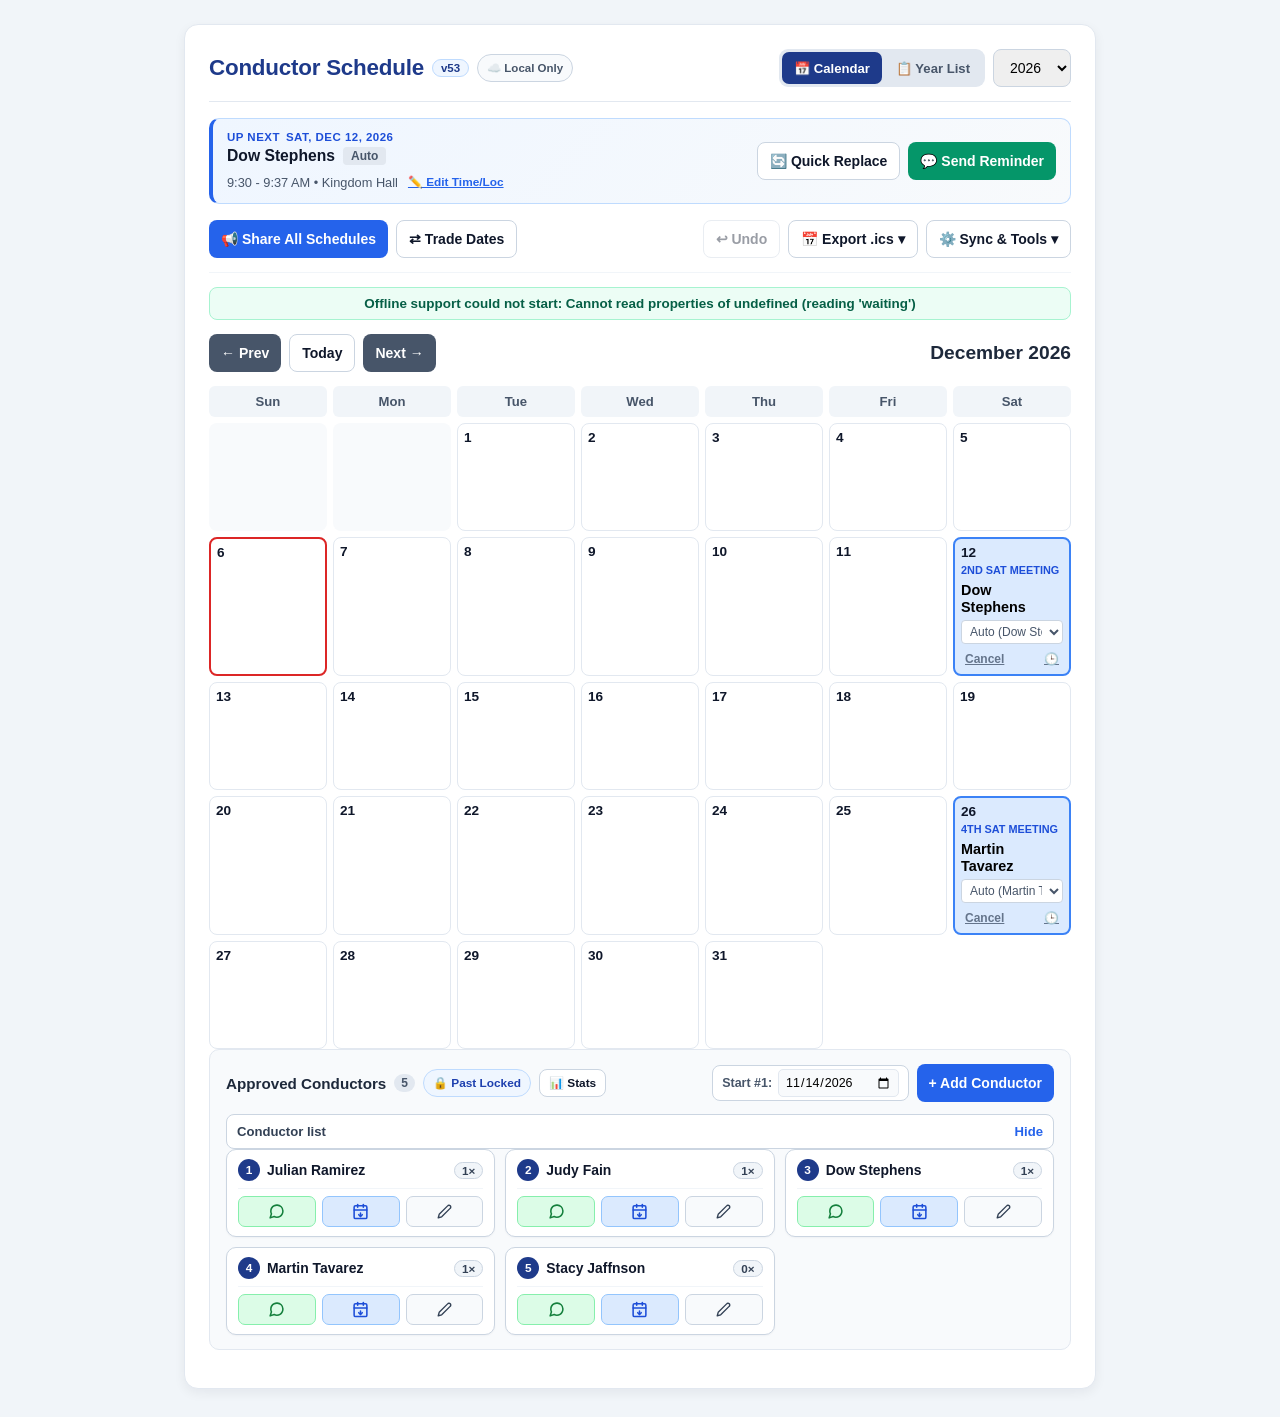
==== index.html @ 94e7f403 "Updated print features" ====
<!DOCTYPE html>
<html lang="en">
<head>
  <meta charset="UTF-8">
  <meta name="viewport" content="width=device-width, initial-scale=1.0, viewport-fit=cover">
  <meta name="theme-color" content="#f1f5f9">
  <meta name="apple-mobile-web-app-capable" content="yes">
  <meta name="apple-mobile-web-app-status-bar-style" content="default">
  <title>Conductor Schedule</title>
  <link rel="manifest" href="manifest.json">
  <link rel="apple-touch-icon" href="icon-192.png">
  <link rel="stylesheet" href="./styles.css">
</head>
<body>

<div id="menuBackdrop" class="menu-backdrop" onclick="closeAllDropdowns()"></div>
<div id="printSheetContainer"></div>

<div class="container">
  <!-- STREAMLINED HEADER -->
  <header>
    <div class="title-group">
      <h1>Conductor Schedule</h1>
      <span id="appVersionBadge" class="version-badge">v53</span>
      <button type="button" id="cloudSyncPill" class="sync-pill" onclick="openCloudSyncModal()" title="Configure or check GitHub Gist Cloud Sync" aria-haspopup="dialog" aria-controls="cloudSyncModal">☁️ Local Only</button>
    </div>
    <div class="controls-group">
      <div class="view-toggle">
        <button id="btnViewCalendar" class="active" onclick="setViewMode('calendar')">📅 Calendar</button>
        <button id="btnViewTable" class="outline" onclick="setViewMode('table')">📋 Year List</button>
      </div>
      <select id="yearSelect" onchange="handleYearChange()" aria-label="Select Year"></select>
    </div>
  </header>

  <div id="appUpdateBanner" class="pwa-notice" role="status" aria-live="polite" hidden>
    <span>A new version is ready.</span>
    <div class="controls-group">
      <button type="button" class="success" onclick="installAppUpdate()">Update now</button>
      <button type="button" class="outline" onclick="dismissAppUpdatePrompt()">Later</button>
    </div>
  </div>

  <!-- UP NEXT QUICK-ACTION BANNER -->
  <div id="upNextBanner" class="up-next-card" style="display: none;">
    <div class="up-next-info">
      <div class="up-next-eyebrow">
        <span>Up Next</span>
        <span id="upNextTodayBadge" class="up-next-today-pill" style="display: none;">TODAY</span>
        <span id="upNextDateLabel"></span>
      </div>
      <div class="up-next-main">
        <span id="upNextConductorName"></span>
        <span id="upNextBadges" style="font-size: 0.8rem;"></span>
      </div>
      <div id="upNextReminderTagWrap"></div>
      <div id="upNextSubtext" class="up-next-sub">9:30 - 9:37 AM • Kingdom Hall</div>
    </div>

    <div class="up-next-actions">
      <div id="quickReplaceBox" class="quick-replace-box">
        <select id="quickReplaceSelect" onchange="applyQuickReplace(this.value)" aria-label="Quick Replace Conductor"></select>
        <button type="button" class="btn-link" onclick="toggleQuickReplace(false)">Done</button>
      </div>
      <button type="button" id="btnOpenQuickReplace" class="outline" onclick="toggleQuickReplace()">🔄 Quick Replace</button>
      <button type="button" class="success" onclick="remindUpNextConductor()">💬 Send Reminder</button>
    </div>
  </div>

  <details id="homeActionsDetails" class="home-actions-details" open>
    <summary class="home-actions-summary">Schedule actions</summary>
    <!-- ORGANIZED ACTION TOOLBAR -->
    <div class="toolbar">
      <div class="toolbar-left">
        <button type="button" class="accent" onclick="openShareModal('all', null, 'text')">📢 Share All Schedules</button>
        <button type="button" class="outline" onclick="openTradeModal()">⇄ Trade Dates</button>
      </div>

      <div class="toolbar-right">
        <button type="button" id="btnUndo" class="outline" onclick="undoLastChange()" disabled title="Undo last schedule change">↩ Undo</button>

        <!-- EXPORT CALENDAR DROPDOWN -->
        <div class="dropdown">
          <button type="button" class="outline" onclick="toggleDropdown('exportMenu', event)">📅 Export .ics ▾</button>
          <div id="exportMenu" class="dropdown-menu">
            <div class="dropdown-header">
              <span>Export Calendar</span>
              <button type="button" class="dropdown-close-btn" onclick="closeAllDropdowns()">✕ Close</button>
            </div>
            <button type="button" class="dropdown-item" onclick="closeAllDropdowns(); exportMonthICS()">🗓️ Current Month (.ics)</button>
            <button type="button" class="dropdown-item" onclick="closeAllDropdowns(); exportMasterICS()">📅 Full Selected Year (.ics)</button>
          </div>
        </div>

        <!-- SYNC & TOOLS DROPDOWN -->
        <div class="dropdown">
          <button type="button" class="outline" onclick="toggleDropdown('toolsMenu', event)">⚙️ Sync &amp; Tools ▾</button>
          <div id="toolsMenu" class="dropdown-menu">
            <div class="dropdown-header">
              <span>Sync &amp; Tools</span>
              <button type="button" class="dropdown-close-btn" onclick="closeAllDropdowns()">✕ Close</button>
            </div>
            <button type="button" class="dropdown-item" onclick="closeAllDropdowns(); openTimeLocModal()">🕒 Time &amp; Location</button>
            <button type="button" class="dropdown-item" onclick="closeAllDropdowns(); openPrintModal()">🖨️ Print / Save PDF</button>
            <button type="button" class="dropdown-item" onclick="closeAllDropdowns(); openUserManual()">📖 User Manual</button>
            <div class="dropdown-divider"></div>
            <button type="button" class="dropdown-item" onclick="closeAllDropdowns(); openCloudSyncModal()">☁️ Cloud Sync (GitHub Gist)</button>
            <div class="dropdown-divider"></div>
            <button type="button" class="dropdown-item" onclick="closeAllDropdowns(); exportJSONBackup()">💾 Backup Data (JSON)</button>
            <button type="button" class="dropdown-item" onclick="closeAllDropdowns(); document.getElementById('importFileInput').click()">📂 Restore Backup (JSON)</button>
            <div class="dropdown-divider"></div>
            <button type="button" class="dropdown-item" onclick="closeAllDropdowns(); forceAppUpdate()">🔄 Check for App Update</button>
          </div>
        </div>
        <input type="file" id="importFileInput" accept=".json" style="display: none;" onchange="importJSONBackup(event)">
      </div>
    </div>
  </details>

  <div id="statusMsg" class="status-banner" role="status" aria-live="polite" aria-atomic="true"></div>

  <!-- MONTHLY CALENDAR VIEW -->
  <div id="calendarViewSection">
    <div class="nav-header">
      <div class="controls-group">
        <button class="secondary" onclick="changeMonth(-1)">&larr; Prev</button>
        <button class="outline" onclick="goToToday()">Today</button>
        <button class="secondary" onclick="changeMonth(1)">Next &rarr;</button>
      </div>
      <h2 id="monthYearTitle"></h2>
    </div>
    <div class="calendar-grid" id="calendarGrid"></div>
  </div>

  <!-- ANNUAL TABLE VIEW -->
  <div id="tableViewSection" style="display: none;">
    <div id="yearListNotice" class="year-list-notice"></div>
    <table class="year-table">
      <thead>
        <tr>
          <th>Date</th>
          <th>Assigned Conductor</th>
          <th>Status</th>
          <th>Actions</th>
        </tr>
      </thead>
      <tbody id="scheduleTableBody"></tbody>
    </table>
  </div>

  <!-- ROSTER MANAGEMENT PANEL -->
  <div class="roster-card">
    <div class="roster-header">
      <div class="roster-title-wrap">
        <span class="roster-title">Approved Conductors</span>
        <span id="rosterCountBadge" class="roster-count">0</span>
        <button type="button" id="btnHistoryLock" class="lock-pill-btn" onclick="toggleHistoryLock()" title="Locks past Saturdays so roster edits never alter historical records">🔒 Past Locked</button>
        <button type="button" id="btnToggleStats" class="outline roster-utility-btn" onclick="toggleStatsPanel()">📊 Stats</button>
      </div>
      <div class="roster-header-actions">
        <div class="anchor-control">
          <label for="rotationStartDateInput">Start #1:</label>
          <input type="date" id="rotationStartDateInput" value="2026-11-14" onchange="updateRotationStartDate(this.value)">
        </div>
        <button type="button" id="btnToggleAddConductor" class="accent" onclick="toggleAddConductorDrawer()">+ Add Conductor</button>
      </div>
    </div>

    <!-- FAIRNESS & LAST-SERVED STATS DRAWER -->
    <div id="statsPanel" class="stats-drawer"></div>

    <!-- HIDDEN ENTRY FIELDS (REVEALED ON CLICK) -->
    <div id="addConductorDrawer" class="add-conductor-drawer">
      <div class="drawer-top-bar">
        <span class="drawer-top-title">New Approved Conductor</span>
        <button type="button" class="dropdown-close-btn" onclick="toggleAddConductorDrawer(false)">✕ Close</button>
      </div>
      <div class="drawer-inputs">
        <input type="text" id="newConductorInput" class="roster-input" placeholder="Full name (required)..." onkeydown="if(event.key==='Enter') addConductor()">
        <input type="tel" id="newConductorPhone" class="roster-contact-input" placeholder="Mobile # (optional)" onkeydown="if(event.key==='Enter') addConductor()">
        <input type="email" id="newConductorEmail" class="roster-contact-input" placeholder="Email (optional)" onkeydown="if(event.key==='Enter') addConductor()">
      </div>
      <div class="drawer-actions">
        <button type="button" class="outline" style="min-height: 34px;" onclick="toggleAddConductorDrawer(false)">Cancel</button>
        <button type="button" class="success" style="min-height: 34px;" onclick="addConductor()">Save Conductor</button>
      </div>
    </div>

    <details id="rosterListDetails" class="roster-list-details" open>
      <summary class="roster-list-summary">Conductor list</summary>
      <div class="roster-tags" id="rosterContainer"></div>
    </details>
  </div>
</div>

<!-- TIME & LOCATION SETTINGS (DEFAULT + PER-DATE OVERRIDE) MODAL -->
<div id="timeLocModal" class="modal-backdrop" onclick="if(event.target === this) closeTimeLocModal()">
  <div class="modal-card" style="max-width: 490px;">
    <div class="modal-header">
      <h3>🕒 Time &amp; Location Settings</h3>
      <button type="button" class="modal-close-pill" onclick="closeTimeLocModal()">✕ Close</button>
    </div>

    <div class="modal-field">
      <div class="modal-field-header">
        <label for="defaultTimeInput">Default Meeting Time</label>
      </div>
      <input type="text" id="defaultTimeInput" placeholder="e.g., 9:30 - 9:37 AM">
    </div>

    <div class="modal-field">
      <div class="modal-field-header">
        <label for="defaultLocationInput">Default Location</label>
      </div>
      <input type="text" id="defaultLocationInput" placeholder="e.g., Kingdom Hall">
    </div>

    <div class="helper-box" style="margin-bottom: 12px;">
      <strong>Per-Date Custom Override (Optional):</strong><br>
      Select a specific Saturday below if a group meets at a different time or location on that date.
    </div>

    <div class="modal-field">
      <div class="modal-field-header">
        <label for="customSlotDateSelect">Specific Meeting Saturday</label>
      </div>
      <select id="customSlotDateSelect" onchange="loadSelectedSlotTimeLoc()"></select>
    </div>

    <div style="display: grid; grid-template-columns: 1fr 1fr; gap: 8px; margin-bottom: 10px;">
      <div class="modal-field" style="margin-bottom: 0;">
        <div class="modal-field-header">
          <label for="customSlotTimeInput">Custom Time</label>
        </div>
        <input type="text" id="customSlotTimeInput" placeholder="Leave blank for default">
      </div>
      <div class="modal-field" style="margin-bottom: 0;">
        <div class="modal-field-header">
          <label for="customSlotLocationInput">Custom Location</label>
        </div>
        <input type="text" id="customSlotLocationInput" placeholder="Leave blank for default">
      </div>
    </div>

    <div id="customSlotOverridesList" class="unavail-pills" style="margin-bottom: 10px;"></div>

    <div class="modal-actions-split">
      <button type="button" class="outline" style="min-height: 36px;" onclick="closeTimeLocModal()">Cancel</button>
      <button type="button" class="success" style="min-height: 36px;" onclick="saveTimeLocSettings()">💾 Save Time &amp; Location</button>
    </div>
  </div>
</div>

<!-- CANCEL MEETING WITH REASON MODAL -->
<div id="cancelModal" class="modal-backdrop" onclick="if(event.target === this) closeCancelModal()">
  <div class="modal-card" style="max-width: 440px;">
    <div class="modal-header">
      <h3>Cancel Meeting Date</h3>
      <button type="button" class="modal-close-pill" onclick="closeCancelModal()">✕ Close</button>
    </div>

    <p id="cancelModalDateText" style="font-size: 0.92rem; font-weight: 700; color: #1e293b; margin: 0 0 10px 0;"></p>
    <p style="font-size: 0.82rem; color: #475569; margin: 0 0 12px 0;">
      Choose a reason or enter your own. The conductor rotation will pause on this date and resume on the next meeting Saturday.
    </p>

    <div class="preset-chips" id="cancelPresetChips">
      <button type="button" class="preset-chip" onclick="selectCancelPreset('Circuit Assembly', this)">Circuit Assembly</button>
      <button type="button" class="preset-chip" onclick="selectCancelPreset('Regional Convention', this)">Regional Convention</button>
      <button type="button" class="preset-chip" onclick="selectCancelPreset('CO Visit', this)">CO Visit</button>
      <button type="button" class="preset-chip" onclick="selectCancelPreset('Memorial / Special Event', this)">Memorial / Special Event</button>
      <button type="button" class="preset-chip" onclick="selectCancelPreset('No Meeting', this)">No Meeting</button>
    </div>

    <div class="modal-field">
      <div class="modal-field-header">
        <label for="cancelReasonInput">Cancellation Reason</label>
      </div>
      <input type="text" id="cancelReasonInput" placeholder="e.g., Circuit Assembly" onkeydown="if(event.key==='Enter') confirmCancelMeeting()">
    </div>

    <div class="modal-actions-split">
      <button type="button" class="outline" style="min-height: 36px;" onclick="closeCancelModal()">Back</button>
      <button type="button" class="danger" style="min-height: 36px;" onclick="confirmCancelMeeting()">Confirm Cancellation</button>
    </div>
  </div>
</div>

<!-- BOARD-READY PRINT / SAVE PDF MODAL -->
<div id="printModal" class="modal-backdrop" onclick="if(event.target === this) closePrintModal()">
  <div class="modal-card" style="max-width: 440px;">
    <div class="modal-header">
      <h3>🖨️ Print / Save PDF</h3>
      <button type="button" class="modal-close-pill" onclick="closePrintModal()">✕ Close</button>
    </div>

    <p style="font-size: 0.84rem; color: #475569; margin: 0 0 12px 0;">
      Creates a clean schedule sheet. Use your browser’s print dialog to print it or save it as a PDF.
    </p>

    <div class="modal-field">
      <div class="modal-field-header">
        <label for="printScopeSelect">Schedule length</label>
      </div>
      <select id="printScopeSelect" onchange="prepareStandalonePrintLink()">
        <option value="1">1 Month</option>
        <option value="3" selected>3 Months (Quarterly)</option>
        <option value="6">6 Months (Semi-Annual)</option>
        <option value="12">Next 12 Months (Starting This Month)</option>
      </select>
    </div>

    <p style="font-size: 0.78rem; color: #64748b; margin: 0 0 12px 0;">
      The first three options start from the displayed month. The 12-month option starts from this month.
    </p>

    <div class="modal-actions" style="margin-top: 16px; padding-top: 12px; border-top: 1px solid #f1f5f9;">
      <button type="button" class="outline" style="min-height: 36px;" onclick="closePrintModal()">Cancel</button>
      <a id="printViewAnchor" href="./index.html?print=3" target="_blank" rel="noopener" onclick="return printOrSaveBoardSchedule(event)" style="text-decoration: none; display: inline-flex; align-items: center; justify-content: center; gap: 5px; min-height: 36px; padding: 7px 12px; border-radius: 8px; border: 1px solid var(--primary); background: var(--primary); color: #ffffff; font-size: 0.84rem; font-weight: 600;">🖨️ Print / Save PDF</a>
    </div>
  </div>
</div>

<!-- TWO-WAY TRADE DATES MODAL -->
<div id="tradeModal" class="modal-backdrop" onclick="if(event.target === this) closeTradeModal()">
  <div class="modal-card" style="max-width: 480px;">
    <div class="modal-header">
      <h3>⇄ Trade Two Scheduled Dates</h3>
      <button type="button" class="modal-close-pill" onclick="closeTradeModal()">✕ Close</button>
    </div>

    <div class="modal-field">
      <div class="modal-field-header">
        <label for="tradeDate1Select">First Meeting Date</label>
      </div>
      <select id="tradeDate1Select" onchange="refreshTradePreview()"></select>
    </div>

    <div class="modal-field">
      <div class="modal-field-header">
        <label for="tradeDate2Select">Second Meeting Date</label>
      </div>
      <select id="tradeDate2Select" onchange="refreshTradePreview()"></select>
    </div>

    <div id="tradePreviewBox" class="trade-preview-box"></div>

    <div class="modal-actions-split">
      <button type="button" class="outline" style="min-height: 36px;" onclick="closeTradeModal()">← Back</button>
      <button type="button" id="btnConfirmTrade" class="success" style="min-height: 36px;" onclick="applyDateTrade()">⇄ Confirm Trade</button>
    </div>
  </div>
</div>

<!-- EDIT CONDUCTOR CONTACT, DATE-RANGE UNAVAILABILITY & MANAGEMENT MODAL -->
<div id="contactModal" class="modal-backdrop" onclick="if(event.target === this) closeContactModal()">
  <div class="modal-card" style="max-width: 480px;">
    <div class="modal-header">
      <h3>Edit Conductor Details</h3>
      <button type="button" class="modal-close-pill" onclick="closeContactModal()">✕ Close</button>
    </div>

    <div class="modal-field">
      <div class="modal-field-header">
        <label for="editConductorName">Full Name</label>
        <div class="controls-group" style="gap: 4px;">
          <button type="button" id="btnModalMoveEarlier" class="outline" style="min-height: 28px; padding: 2px 8px; font-size: 0.74rem;" onclick="reorderFromContactModal(-1)">&larr; Earlier</button>
          <button type="button" id="btnModalMoveLater" class="outline" style="min-height: 28px; padding: 2px 8px; font-size: 0.74rem;" onclick="reorderFromContactModal(1)">Later &rarr;</button>
        </div>
      </div>
      <input type="text" id="editConductorName" placeholder="Conductor name" onkeydown="if(event.key==='Enter') saveConductorContact()">
    </div>

    <div style="display: grid; grid-template-columns: 1fr 1fr; gap: 8px;">
      <div class="modal-field">
        <div class="modal-field-header">
          <label for="editConductorPhone">Mobile Number</label>
        </div>
        <input type="tel" id="editConductorPhone" placeholder="e.g., 904-555-0123" onkeydown="if(event.key==='Enter') saveConductorContact()">
      </div>

      <div class="modal-field">
        <div class="modal-field-header">
          <label for="editConductorEmail">Email Address</label>
        </div>
        <input type="email" id="editConductorEmail" placeholder="e.g., name@example.com" onkeydown="if(event.key==='Enter') saveConductorContact()">
      </div>
    </div>

    <div class="modal-field">
      <div class="modal-field-header">
        <label>Unavailable Dates (Auto-Skips Without Shifting Rotation)</label>
      </div>
      <div class="unavail-box">
        <div class="unavail-range-grid">
          <div>
            <label for="unavailRangeStart">Vacation From</label>
            <input type="date" id="unavailRangeStart">
          </div>
          <div>
            <label for="unavailRangeEnd">Vacation To</label>
            <input type="date" id="unavailRangeEnd">
          </div>
          <button type="button" class="outline" style="white-space: nowrap;" onclick="addUnavailableDateRange()">+ Add Range</button>
        </div>

        <div class="unavail-input-row">
          <input type="date" id="addUnavailableDateInput" aria-label="Single Unavailable Date">
          <button type="button" class="outline" style="white-space: nowrap;" onclick="addUnavailableDate()">+ Single Date</button>
        </div>

        <div style="font-size: 0.74rem; font-weight: 700; color: #475569; margin-top: 4px;">Quick-Toggle Upcoming Meeting Saturdays:</div>
        <div id="upcomingSatCheckboxes" class="sat-quick-grid"></div>

        <div id="unavailableDatesList" class="unavail-pills"></div>
      </div>
    </div>

    <div class="modal-actions-split">
      <button type="button" class="danger" style="min-height: 36px; font-size: 0.82rem;" onclick="removeConductorFromModal()">🗑️ Remove</button>
      <div class="controls-group">
        <button type="button" class="outline" style="min-height: 36px;" onclick="closeContactModal()">Cancel</button>
        <button type="button" class="success" style="min-height: 36px;" onclick="saveConductorContact()">💾 Save</button>
      </div>
    </div>
  </div>
</div>

<!-- CLOUD SYNC (GITHUB GIST) MODAL -->
<div id="cloudSyncModal" class="modal-backdrop" onclick="if(event.target === this) closeCloudSyncModal()">
  <div class="modal-card" style="max-width: 500px;">
    <div class="modal-header">
      <h3>☁️ Cloud Sync (GitHub Gist)</h3>
      <button type="button" class="modal-close-pill" onclick="closeCloudSyncModal()">✕ Close</button>
    </div>

    <div class="helper-box">
      <strong>How to sync Mac, iPhone &amp; iPad automatically:</strong><br>
      1. On GitHub.com, go to <strong>Settings → Developer settings → Personal access tokens → Tokens (classic)</strong> and generate a token with only the <strong><code>gist</code></strong> checkbox selected.<br>
      2. Paste the token below and tap <strong>Save &amp; Connect</strong> (leave Gist ID blank on your first device to create one automatically).<br>
      3. Copy the Gist ID to your other devices and enter the token separately on each one. The token is saved in this browser so it survives reloads; it is not shared with other devices.
      <br><strong>Security:</strong> The token is stored in this browser's local storage, which is not encrypted. Avoid saving it on shared devices or browser profiles.
      <br>Clearing the token and saving switches this browser to Local mode and removes its saved token and Gist ID. It does not delete the Gist or disconnect other devices.
    </div>

    <div class="modal-field">
      <div class="modal-field-header">
        <label for="gistTokenInput">GitHub Personal Access Token (<code>gist</code> scope)</label>
      </div>
      <input type="password" id="gistTokenInput" placeholder="ghp_xxxxxxxxxxxxxxxxxxxx" oninput="handleSmartSyncPaste(this.value)">
    </div>

    <div class="modal-field">
      <div class="modal-field-header">
        <label for="gistIdInput">Private Gist ID (Auto-created if blank)</label>
      </div>
      <input type="text" id="gistIdInput" placeholder="Leave blank on first setup, or paste existing Gist ID" oninput="handleSmartSyncPaste(this.value)">
    </div>

    <div class="modal-field" style="display: flex; align-items: center; justify-content: space-between; background: #f8fafc; padding: 10px 12px; border-radius: 8px; border: 1px solid #e2e8f0;">
      <label for="gistAutoSyncCheckbox" style="cursor: pointer;">Auto-Sync on Changes &amp; App Open</label>
      <input type="checkbox" id="gistAutoSyncCheckbox" checked style="width: 20px; height: 20px; min-height: auto; cursor: pointer;">
    </div>

    <div id="cloudSyncStatusDetail" class="cloud-sync-status" role="status" aria-live="polite"></div>

    <div class="modal-actions-split">
      <div class="controls-group">
        <button type="button" class="outline" style="min-height: 36px; font-size: 0.8rem;" onclick="copySyncCredentials()">📋 Copy Gist ID</button>
        <button type="button" class="outline" style="min-height: 36px; font-size: 0.8rem;" onclick="retryCloudSync()">🔁 Retry Sync</button>
        <button type="button" class="outline" style="min-height: 36px; font-size: 0.8rem;" onclick="manualPullFromGist()">⬇️ Pull</button>
        <button type="button" class="outline" style="min-height: 36px; font-size: 0.8rem;" onclick="manualPushToGist()">⬆️ Push</button>
      </div>
      <div class="controls-group">
        <button type="button" class="outline" style="min-height: 36px;" onclick="closeCloudSyncModal()">Close</button>
        <button type="button" class="success" style="min-height: 36px;" onclick="saveCloudSyncSettings()">💾 Save &amp; Connect</button>
      </div>
    </div>
  </div>
</div>

<!-- SHARE & MESSAGE TEMPLATE MODAL -->
<div id="shareModal" class="modal-backdrop" onclick="if(event.target === this) closeShareModal()">
  <div class="modal-card">
    <div class="modal-header">
      <h3 id="shareModalTitle">Share Schedule</h3>
      <button type="button" class="modal-close-pill" onclick="closeShareModal()">✕ Close</button>
    </div>

    <div id="shareReminderStatusBanner" class="share-reminder-banner">
      <span id="shareReminderStatusText"></span>
      <div class="controls-group">
        <button type="button" class="btn-link" style="color: inherit; font-weight: 700;" onclick="cycleActiveShareReminderStatus()">Cycle Status</button>
        <button type="button" class="btn-link" style="color: #991b1b; font-weight: 700;" onclick="clearActiveShareReminder()">Clear</button>
      </div>
    </div>

    <div class="format-switcher">
      <button type="button" id="btnFormatText" class="active" onclick="setShareFormat('text')">💬 Short Text</button>
      <button type="button" id="btnFormatEmail" class="outline" onclick="setShareFormat('email')">✉️ Longer Email</button>
    </div>

    <!-- GROUP VS 1-BY-1 QUEUE PANEL -->
    <div id="allTextQueuePanel" class="queue-panel" style="display: none;">
      <div class="queue-mode-row">
        <button type="button" id="btnQueueModeGroup" class="active" onclick="setAllTextDeliveryMode('group')">👥 Single Group Text</button>
        <button type="button" id="btnQueueModeQueue" class="outline" onclick="setAllTextDeliveryMode('queue')">📲 1-by-1 Individual Queue</button>
      </div>
      <div id="queueStepperRow" class="queue-stepper" style="display: none;">
        <span id="queueProgressLabel" class="queue-status-text">Conductor 1 of 5</span>
        <div class="controls-group">
          <button type="button" class="outline" style="min-height: 30px; padding: 2px 10px; font-size: 0.78rem;" onclick="stepQueue(-1)">◀ Prev</button>
          <button type="button" class="outline" style="min-height: 30px; padding: 2px 10px; font-size: 0.78rem;" onclick="stepQueue(1)">Next ▶</button>
        </div>
      </div>
    </div>

    <div class="modal-field">
      <div class="modal-field-header">
        <label id="shareRecipientLabel" for="shareRecipientInput">To (Mobile Number):</label>
        <button type="button" id="btnQuickEditContact" class="btn-link" style="font-size:0.75rem; color:var(--accent);" onclick="editContactFromShareModal()">Edit Saved Contact</button>
      </div>
      <input type="text" id="shareRecipientInput" placeholder="Auto-filled when saved in roster...">
    </div>

    <div class="modal-field">
      <div class="modal-field-header">
        <label for="shareTimeframeSelect">Schedule Timeframe (12-Month Option Starts This Month)</label>
      </div>
      <select id="shareTimeframeSelect" onchange="refreshShareModalPreview()">
        <option value="1">Next 1 Month</option>
        <option value="2" selected>Next 3 Months</option>
        <option value="3">Next 6 Months</option>
        <option value="6">Next 12 Months (Starting This Month)</option>
        <option value="4">Rest of Selected Year (Upcoming Only)</option>
        <option value="5">Entire Selected Year (All Dates)</option>
      </select>
    </div>

    <div class="modal-field" id="emailSubjectField" style="display: none;">
      <div class="modal-field-header">
        <label for="shareEmailSubject">Email Subject</label>
      </div>
      <input type="text" id="shareEmailSubject" value="FS Conductor Schedule">
    </div>

    <div class="modal-field">
      <div class="modal-field-header">
        <label id="shareMessageLabel" for="shareMessageTextarea">Short Text Message</label>
        <span id="shareCharCount" class="char-counter"></span>
      </div>
      <textarea id="shareMessageTextarea" oninput="updateCharCounter()"></textarea>
      <div id="sharePlaceholdersHint" class="placeholder-hint"></div>
    </div>

    <div class="template-controls">
      <span id="templateScopeLabel" style="font-size:0.8rem; color:#334155; font-weight:600;">Short Text Template:</span>
      <div class="controls-group">
        <button type="button" class="outline" style="min-height:32px; padding:4px 10px; font-size:0.8rem;" onclick="saveModalAsDefaultTemplate()">💾 Save as Default</button>
        <button type="button" class="outline" style="min-height:32px; padding:4px 10px; font-size:0.8rem;" onclick="resetModalDefaultTemplate()">↺ Reset Default</button>
      </div>
    </div>

    <div class="modal-actions">
      <button type="button" class="outline" onclick="closeShareModal()">← Back</button>
      <button type="button" id="btnMarkReminderSent" class="outline" style="display: none;" onclick="manualMarkReminderSent()">✓ Tag Sent Today</button>
      <button type="button" class="outline" onclick="copyModalMessage()">📋 Copy</button>
      <button type="button" id="btnActionSms" class="secondary" onclick="smsModalMessage()">💬 Open in Messages</button>
      <button type="button" id="btnActionEmail" class="secondary" style="display: none;" onclick="emailModalMessage()">✉️ Open in Email</button>
      <button type="button" class="success" onclick="shareModalMessage()">📤 Share Sheet</button>
    </div>
  </div>
</div>

<script src="./js/storage.js"></script>
<script src="./js/app-core.js"></script>
<script src="./js/ui-modals.js"></script>
<script src="./js/cloud-sync.js"></script>
<script src="./js/schedule.js"></script>
<script src="./js/sharing.js"></script>
<script src="./js/app-init.js"></script>

</body>
</html>
---- styles.css ----
:root {
      --primary: #1e3a8a;
      --secondary: #059669;
      --accent: #2563eb;
      --danger: #dc2626;
      --warning-bg: #fef3c7;
      --warning-text: #92400e;
      --blackout-bg: #fee2e2;
      --blackout-text: #991b1b;
      --meeting-bg: #dbeafe;
      --meeting-border: #3b82f6;
      --bg: #f1f5f9;
      --card-bg: #ffffff;
      --text: #0f172a;
      --muted: #64748b;
      --border: #cbd5e1;
    }

    * { box-sizing: border-box; }

    html {
      background-color: var(--bg);
      -webkit-text-size-adjust: 100%;
    }

    body {
      font-family: -apple-system, BlinkMacSystemFont, "Segoe UI", Roboto, Helvetica, Arial, sans-serif;
      background-color: var(--bg);
      color: var(--text);
      margin: 0 auto;
      min-height: 100dvh;
      overscroll-behavior-y: contain;
      padding-top: calc(clamp(12px, 2.5vw, 24px) + env(safe-area-inset-top));
      padding-bottom: calc(clamp(18px, 3vw, 28px) + env(safe-area-inset-bottom));
      padding-left: calc(clamp(10px, 2.5vw, 24px) + env(safe-area-inset-left));
      padding-right: calc(clamp(10px, 2.5vw, 24px) + env(safe-area-inset-right));
      max-width: 960px;
    }

    body.modal-open { overflow: hidden; }

    .container {
      background: var(--card-bg);
      border-radius: 14px;
      padding: clamp(14px, 3vw, 24px);
      box-shadow: 0 4px 12px rgba(15, 23, 42, 0.06);
      border: 1px solid #e2e8f0;
    }

    /* Top Header */
    header {
      display: flex;
      justify-content: space-between;
      align-items: center;
      margin-bottom: 16px;
      padding-bottom: 14px;
      border-bottom: 1px solid #e2e8f0;
      flex-wrap: wrap;
      gap: 12px;
    }

    .title-group {
      display: flex;
      align-items: center;
      gap: 8px;
      flex-wrap: wrap;
    }

    h1 {
      font-size: 1.4rem;
      margin: 0;
      color: var(--primary);
      letter-spacing: -0.01em;
    }

    .version-badge {
      background: #eff6ff;
      color: var(--primary);
      font-size: 0.72rem;
      font-weight: 700;
      padding: 2px 8px;
      border-radius: 999px;
      border: 1px solid #bfdbfe;
    }

    .roster-utility-btn {
      min-height: 28px;
      padding: 2px 9px;
      font-size: 0.74rem;
    }

    .sync-pill {
      background: #f8fafc;
      color: #475569;
      font-size: 0.72rem;
      font-weight: 600;
      padding: 2px 9px;
      border-radius: 999px;
      border: 1px solid #cbd5e1;
      cursor: pointer;
      display: inline-flex;
      align-items: center;
      gap: 4px;
      min-height: 28px;
    }

    .sync-pill.connected { background: #ecfdf5; color: #065f46; border-color: #a7f3d0; }
    .sync-pill.offline { background: #fef3c7; color: #92400e; border-color: #fcd34d; }
    .sync-pill.error { background: #fef2f2; color: #991b1b; border-color: #fecaca; }

    .pwa-notice {
      display: flex;
      align-items: center;
      justify-content: space-between;
      gap: 12px;
      margin: 0 0 12px;
      padding: 10px 12px;
      color: #1e3a8a;
      background: #eff6ff;
      border: 1px solid #bfdbfe;
      border-radius: 10px;
      font-size: 0.84rem;
      font-weight: 600;
    }

    .pwa-notice[hidden] { display: none; }

    .cloud-sync-status {
      white-space: pre-line;
      font-size: 0.82rem;
      font-weight: 600;
      color: #475569;
      margin-bottom: 14px;
    }

    .controls-group {
      display: flex;
      align-items: center;
      gap: 8px;
      flex-wrap: wrap;
    }

    button, select, input, textarea {
      font-family: inherit;
      font-size: 0.875rem;
      padding: 7px 12px;
      border-radius: 8px;
      border: 1px solid var(--border);
    }

    button, select, input { min-height: 38px; }

    :focus-visible {
      outline: 3px solid #2563eb;
      outline-offset: 2px;
    }

    button {
      background-color: var(--primary);
      color: white;
      border: none;
      cursor: pointer;
      font-weight: 600;
      display: inline-flex;
      align-items: center;
      justify-content: center;
      gap: 6px;
      transition: opacity 0.15s ease, background-color 0.15s ease;
    }

    button:hover { opacity: 0.92; }
    button:disabled { opacity: 0.42; cursor: not-allowed; }
    button.secondary { background-color: #475569; }
    button.success { background-color: var(--secondary); }
    button.accent { background-color: var(--accent); }
    button.danger { background-color: var(--danger); }
    button.outline { background: #ffffff; color: var(--text); border: 1px solid var(--border); }
    button.outline:hover { background: #f8fafc; }
    button.active { background-color: var(--primary); color: white; border-color: var(--primary); }

    .view-toggle {
      display: flex;
      background: #e2e8f0;
      padding: 3px;
      border-radius: 9px;
      gap: 2px;
    }

    .view-toggle button {
      min-height: 32px;
      padding: 4px 12px;
      border-radius: 7px;
      font-size: 0.82rem;
      border: none;
    }

    .view-toggle button.outline {
      background: transparent;
      color: #475569;
    }

    /* Roster Panel */
    .roster-card {
      background: #f8fafc;
      border-radius: 10px;
      padding: 14px 16px;
      margin-bottom: 14px;
      border: 1px solid #e2e8f0;
    }

    .roster-header {
      display: flex;
      justify-content: space-between;
      align-items: center;
      flex-wrap: wrap;
      gap: 10px;
      margin-bottom: 12px;
    }

    .roster-title-wrap {
      display: flex;
      align-items: center;
      gap: 8px;
      flex-wrap: wrap;
    }

    .roster-title {
      font-size: 0.95rem;
      font-weight: 700;
      color: #1e293b;
    }

    .roster-count {
      background: #e2e8f0;
      color: #475569;
      font-size: 0.75rem;
      font-weight: 700;
      padding: 2px 7px;
      border-radius: 999px;
    }

    .lock-pill-btn {
      min-height: 28px;
      padding: 2px 9px;
      font-size: 0.74rem;
      font-weight: 700;
      border-radius: 999px;
      background: #eff6ff;
      color: #1e40af;
      border: 1px solid #bfdbfe;
    }

    .lock-pill-btn.unlocked {
      background: #fef3c7;
      color: #92400e;
      border-color: #fcd34d;
    }

    .roster-header-actions {
      display: flex;
      align-items: center;
      gap: 8px;
      flex-wrap: wrap;
    }

    .anchor-control {
      display: flex;
      align-items: center;
      gap: 6px;
      font-size: 0.78rem;
      font-weight: 600;
      color: #475569;
      background: #ffffff;
      padding: 3px 9px;
      border-radius: 8px;
      border: 1px solid #cbd5e1;
    }

    .anchor-control input[type="date"] {
      min-height: 28px;
      padding: 1px 6px;
      font-size: 0.78rem;
      border: 1px solid #e2e8f0;
      border-radius: 5px;
      background: #f8fafc;
    }

    /* Fairness & Stats Drawer */
    .stats-drawer {
      display: none;
      background: #ffffff;
      border: 1px solid #cbd5e1;
      border-radius: 9px;
      padding: 12px;
      margin-bottom: 12px;
      overflow-x: auto;
    }

    .stats-drawer.open { display: block; }

    .stats-table {
      width: 100%;
      border-collapse: collapse;
      font-size: 0.81rem;
    }

    .stats-table th, .stats-table td {
      padding: 6px 8px;
      border-bottom: 1px solid #e2e8f0;
      text-align: left;
      white-space: nowrap;
    }

    .stats-table th {
      background: #f8fafc;
      color: #475569;
      font-weight: 700;
    }

    .due-longest-badge {
      background: #dbeafe;
      color: #1e40af;
      border: 1px solid #93c5fd;
      border-radius: 999px;
      padding: 1px 7px;
      font-size: 0.7rem;
      font-weight: 700;
      margin-left: 5px;
    }

    /* Collapsible Add Conductor Drawer */
    .add-conductor-drawer {
      display: none;
      background: #ffffff;
      border: 1px solid #cbd5e1;
      border-radius: 9px;
      padding: 12px;
      margin-bottom: 12px;
      box-shadow: 0 2px 6px rgba(15, 23, 42, 0.04);
    }

    .add-conductor-drawer.open { display: block; }

    .drawer-top-bar {
      display: flex;
      justify-content: space-between;
      align-items: center;
      margin-bottom: 8px;
    }

    .drawer-top-title {
      font-size: 0.82rem;
      font-weight: 700;
      color: var(--primary);
    }

    .drawer-inputs {
      display: flex;
      flex-wrap: wrap;
      gap: 8px;
      margin-bottom: 10px;
    }

    .roster-input { flex: 2 1 180px; background: #f8fafc; }
    .roster-contact-input { flex: 1 1 140px; background: #f8fafc; }

    .drawer-actions {
      display: flex;
      justify-content: flex-end;
      gap: 8px;
    }

    /* Symmetrical 3-Column Conductor Grid */
    .roster-tags {
      display: grid;
      grid-template-columns: repeat(3, minmax(0, 1fr));
      gap: 10px;
    }

    .roster-list-summary {
      display: flex;
      align-items: center;
      justify-content: space-between;
      gap: 8px;
      padding: 9px 10px;
      border: 1px solid #cbd5e1;
      border-radius: 8px;
      background: #ffffff;
      color: #334155;
      font-size: 0.82rem;
      font-weight: 700;
      cursor: pointer;
      list-style: none;
    }

    .roster-list-summary::-webkit-details-marker { display: none; }
    .roster-list-summary::after { content: "Show"; color: var(--accent); }
    .roster-list-details[open] > .roster-list-summary::after { content: "Hide"; }

    @media (max-width: 820px) {
      .roster-tags { grid-template-columns: repeat(2, minmax(0, 1fr)); }
    }

    @media (max-width: 500px) {
      .roster-tags { grid-template-columns: 1fr; }
    }

    .tag {
      background: #ffffff;
      color: #1e293b;
      border: 1px solid #cbd5e1;
      padding: 9px 11px;
      border-radius: 10px;
      font-size: 0.87rem;
      font-weight: 600;
      display: flex;
      flex-direction: column;
      justify-content: space-between;
      gap: 7px;
      box-shadow: 0 1px 2px rgba(15, 23, 42, 0.04);
      min-width: 0;
    }

    .tag-top-row {
      display: flex;
      align-items: center;
      justify-content: space-between;
      gap: 6px;
      min-width: 0;
    }

    .tag-identity {
      display: flex;
      align-items: center;
      gap: 7px;
      min-width: 0;
      flex: 1;
    }

    .tag-name {
      font-weight: 700;
      color: #0f172a;
      white-space: nowrap;
      overflow: hidden;
      text-overflow: ellipsis;
    }

    .tag-meta {
      display: inline-flex;
      align-items: center;
      gap: 4px;
      flex-shrink: 0;
    }

    .tag-num {
      background: var(--primary);
      color: white;
      border-radius: 50%;
      width: 22px;
      height: 22px;
      display: inline-flex;
      align-items: center;
      justify-content: center;
      font-size: 0.74rem;
      font-weight: 700;
      flex-shrink: 0;
    }

    .tag-tally {
      background: #f1f5f9;
      color: #334155;
      border: 1px solid #cbd5e1;
      border-radius: 999px;
      padding: 1px 7px;
      font-size: 0.73rem;
      font-weight: 700;
      flex-shrink: 0;
    }

    .tag-contact-badges {
      font-size: 0.75rem;
      opacity: 0.9;
      letter-spacing: 1px;
      flex-shrink: 0;
    }

    /* Interactive Confirmation Status Pill */
    .reminder-sent-pill {
      display: inline-flex;
      align-items: center;
      justify-content: space-between;
      gap: 6px;
      background: #ecfdf5;
      color: #065f46;
      border: 1px solid #6ee7b7;
      border-radius: 6px;
      padding: 3px 8px;
      font-size: 0.74rem;
      font-weight: 700;
      line-height: 1.25;
      cursor: pointer;
      user-select: none;
    }

    .reminder-sent-pill.status-confirmed {
      background: #dbeafe;
      color: #1e40af;
      border-color: #93c5fd;
    }

    .reminder-sent-pill.status-requested_sub,
    .reminder-sent-pill.status-needs_sub {
      background: #fef2f2;
      color: #991b1b;
      border-color: #fca5a5;
    }

    .reminder-sent-pill .pill-cycle-text {
      flex: 1;
      min-width: 0;
      text-align: left;
      word-break: break-word;
      overflow-wrap: break-word;
      background: transparent;
      border: 0;
      color: inherit;
      font: inherit;
      padding: 0;
      cursor: pointer;
    }

    .reminder-sent-pill button {
      background: none;
      border: none;
      color: inherit;
      opacity: 0.75;
      padding: 0 2px;
      min-height: auto;
      font-size: 0.92rem;
      font-weight: 800;
      line-height: 1;
      cursor: pointer;
      min-width: 28px;
      min-height: 28px;
    }

    .reminder-sent-pill button:hover {
      opacity: 1;
      color: var(--danger);
    }

    .reminder-due-pill {
      display: inline-flex;
      align-items: center;
      gap: 5px;
      background: #fef3c7;
      color: #92400e;
      border: 1px solid #fcd34d;
      border-radius: 6px;
      padding: 3px 8px;
      font-size: 0.74rem;
      font-weight: 700;
      line-height: 1.25;
    }

    .tag-actions {
      display: grid;
      grid-template-columns: repeat(3, 1fr);
      gap: 6px;
      padding-top: 7px;
      border-top: 1px solid #f1f5f9;
      width: 100%;
    }

    .tag-icon-btn {
      color: #334155;
      cursor: pointer;
      border: 1px solid #cbd5e1;
      background: #f8fafc;
      border-radius: 7px;
      padding: 4px 0;
      width: 100%;
      min-width: 0;
      min-height: 31px;
      display: inline-flex;
      align-items: center;
      justify-content: center;
      line-height: 1;
      transition: background-color 0.15s ease, transform 0.1s ease;
    }

    .tag-icon-btn svg { display: block; flex-shrink: 0; }
    .tag-icon-btn:hover:not(:disabled) { background: #e2e8f0; color: var(--primary); }
    .tag-icon-btn:active:not(:disabled) { transform: scale(0.96); }
    .tag-icon-btn:disabled { opacity: 0.3; cursor: default; }
    .tag-icon-btn.share-btn { background: #dcfce7; color: #15803d; border-color: #86efac; }
    .tag-icon-btn.share-btn:hover { background: #bbf7d0; color: #166534; }
    .tag-icon-btn.ics-btn { background: #dbeafe; color: #1d4ed8; border-color: #93c5fd; }
    .tag-icon-btn.ics-btn:hover { background: #bfdbfe; color: #1e40af; }

    /* Organized Action Toolbar & Dropdowns */
    .toolbar {
      display: flex;
      gap: 8px;
      margin-bottom: 14px;
      flex-wrap: wrap;
      align-items: center;
      justify-content: space-between;
      padding-bottom: 14px;
      border-bottom: 1px solid #f1f5f9;
    }

    .toolbar-left, .toolbar-right {
      display: flex;
      align-items: center;
      gap: 8px;
      flex-wrap: wrap;
    }

    .home-actions-summary {
      display: none;
      align-items: center;
      justify-content: space-between;
      gap: 8px;
      min-height: 44px;
      padding: 8px 12px;
      border: 1px solid var(--border);
      border-radius: 9px;
      background: #ffffff;
      color: var(--text);
      font-size: 0.84rem;
      font-weight: 700;
      list-style: none;
      cursor: pointer;
    }

    .home-actions-summary::-webkit-details-marker { display: none; }
    .home-actions-summary::after { content: "Show"; color: var(--accent); }
    .home-actions-details[open] > .home-actions-summary::after { content: "Hide"; }

    .menu-backdrop {
      display: none;
      position: fixed;
      inset: 0;
      background: rgba(15, 23, 42, 0.12);
      z-index: 190;
      cursor: pointer;
    }

    .menu-backdrop.open { display: block; }

    .dropdown { position: relative; display: inline-block; }

    .dropdown-menu {
      display: none;
      position: absolute;
      right: 0;
      top: calc(100% + 6px);
      min-width: 245px;
      background: #ffffff;
      border: 1px solid #cbd5e1;
      border-radius: 10px;
      box-shadow: 0 12px 28px -5px rgba(15, 23, 42, 0.22);
      padding: 6px;
      z-index: 200;
    }

    .dropdown-menu.open { display: block; }

    .dropdown-header {
      display: flex;
      justify-content: space-between;
      align-items: center;
      padding: 4px 8px 6px 10px;
      margin-bottom: 4px;
      border-bottom: 1px solid #e2e8f0;
      font-size: 0.74rem;
      font-weight: 700;
      text-transform: uppercase;
      letter-spacing: 0.04em;
      color: #64748b;
    }

    .dropdown-close-btn {
      background: #f1f5f9;
      color: #334155;
      border: 1px solid #cbd5e1;
      border-radius: 6px;
      padding: 2px 8px;
      min-height: 26px;
      font-size: 0.75rem;
      font-weight: 700;
    }

    .dropdown-close-btn:hover { background: #e2e8f0; }

    .dropdown-item {
      width: 100%;
      background: transparent;
      color: var(--text);
      border: none;
      border-radius: 7px;
      padding: 9px 12px;
      min-height: 38px;
      font-size: 0.84rem;
      font-weight: 600;
      justify-content: flex-start;
      text-align: left;
    }

    .dropdown-item:hover { background: #f1f5f9; color: var(--primary); opacity: 1; }
    .dropdown-divider { height: 1px; background: #e2e8f0; margin: 4px 0; }

    /* Up Next Quick-Action Banner */
    .up-next-card {
      background: linear-gradient(135deg, #eff6ff 0%, #f8fafc 100%);
      border: 1px solid #bfdbfe;
      border-left: 4px solid var(--accent);
      border-radius: 10px;
      padding: 12px 14px;
      margin-bottom: 16px;
      display: flex;
      justify-content: space-between;
      align-items: center;
      flex-wrap: wrap;
      gap: 12px;
    }

    .up-next-info { display: flex; flex-direction: column; gap: 4px; }

    .up-next-eyebrow {
      display: inline-flex;
      align-items: center;
      gap: 6px;
      font-size: 0.72rem;
      font-weight: 800;
      text-transform: uppercase;
      letter-spacing: 0.04em;
      color: #1d4ed8;
    }

    .up-next-today-pill {
      background: var(--danger);
      color: white;
      padding: 1px 6px;
      border-radius: 4px;
      font-size: 0.68rem;
    }

    .up-next-main {
      font-size: 0.98rem;
      font-weight: 700;
      color: #0f172a;
      display: flex;
      align-items: center;
      gap: 8px;
      flex-wrap: wrap;
    }

    .up-next-sub {
      font-size: 0.8rem;
      color: #475569;
      display: inline-flex;
      align-items: center;
      gap: 6px;
      flex-wrap: wrap;
    }

    .up-next-actions { display: flex; align-items: center; gap: 8px; flex-wrap: wrap; }

    .quick-replace-box {
      display: none;
      align-items: center;
      gap: 6px;
      background: #ffffff;
      padding: 4px 8px;
      border-radius: 8px;
      border: 1px solid #cbd5e1;
    }

    .quick-replace-box.open { display: inline-flex; }
    .quick-replace-box select { min-height: 30px; padding: 2px 8px; font-size: 0.8rem; max-width: 280px; }

    .status-banner {
      display: none;
      background: #ecfdf5;
      color: #065f46;
      border: 1px solid #a7f3d0;
      padding: 8px 12px;
      border-radius: 8px;
      font-size: 0.84rem;
      font-weight: 600;
      margin-bottom: 14px;
      text-align: center;
    }

    .status-banner.visible { display: block; }

    .year-list-notice {
      display: none;
      background: #eff6ff;
      color: #1e3a8a;
      border: 1px solid #bfdbfe;
      border-radius: 8px;
      padding: 9px 12px;
      margin-bottom: 12px;
      font-size: 0.82rem;
      justify-content: space-between;
      align-items: center;
      gap: 10px;
      flex-wrap: wrap;
    }

    .year-list-notice.visible { display: flex; }

    /* Month Navigation Header */
    .nav-header {
      display: flex;
      justify-content: space-between;
      align-items: center;
      margin-bottom: 14px;
      flex-wrap: wrap;
      gap: 10px;
    }

    .nav-header h2 { font-size: 1.2rem; margin: 0; color: #1e293b; }

    /* Calendar Grid View */
    .calendar-grid {
      display: grid;
      grid-template-columns: repeat(7, 1fr);
      gap: 6px;
    }

    .day-header {
      text-align: center;
      font-weight: 700;
      padding: 8px;
      background: #f1f5f9;
      border-radius: 6px;
      font-size: 0.82rem;
      color: #475569;
    }

    .day-cell {
      min-height: 108px;
      border: 1px solid #e2e8f0;
      border-radius: 8px;
      padding: 6px;
      background: white;
      display: flex;
      flex-direction: column;
      justify-content: space-between;
    }

    .day-cell.empty { background: #f8fafc; border: none; }
    .day-number { font-weight: 700; font-size: 0.85rem; margin-bottom: 4px; display: flex; justify-content: space-between; align-items: center; }

    .day-cell.meeting { background: var(--meeting-bg); border: 2px solid var(--meeting-border); }
    .day-cell.meeting.past-locked { background: #eef2f6; border-color: #94a3b8; }
    .day-cell.blackout { background: var(--blackout-bg); border: 2px solid var(--danger); }

    .meeting-tag {
      font-size: 0.68rem;
      font-weight: 700;
      color: #1d4ed8;
      text-transform: uppercase;
      margin-bottom: 3px;
    }

    .day-cell.past-locked .meeting-tag { color: #475569; }

    .custom-slot-pill {
      display: inline-block;
      background: #fef3c7;
      color: #92400e;
      border: 1px solid #fcd34d;
      border-radius: 4px;
      padding: 1px 5px;
      font-size: 0.65rem;
      font-weight: 700;
      margin-bottom: 3px;
      cursor: pointer;
    }

    .blackout-tag { font-size: 0.68rem; font-weight: 700; color: var(--blackout-text); text-transform: uppercase; }

    .blackout-reason-text {
      font-size: 0.78rem;
      font-weight: 700;
      color: #7f1d1d;
      margin-top: 3px;
      line-height: 1.2;
      word-break: break-word;
    }

    .conductor-name-display { margin: 3px 0; line-height: 1.15; text-align: left; word-break: break-word; }
    .conductor-name-display .first-name,
    .conductor-name-display .last-name { font-size: 0.9rem; font-weight: 700; color: #000000; }

    .cell-reminded-badge {
      display: inline-block;
      max-width: 100%;
      white-space: normal;
      word-break: break-word;
      overflow-wrap: anywhere;
      line-height: 1.2;
      background: #dcfce7;
      color: #065f46;
      border: 1px solid #86efac;
      border-radius: 4px;
      padding: 2px 5px;
      font-size: 0.65rem;
      font-weight: 700;
      margin-top: 2px;
      margin-bottom: 2px;
      cursor: pointer;
      user-select: none;
    }

    .cell-reminded-badge.status-confirmed { background: #dbeafe; color: #1e40af; border-color: #93c5fd; }
    .cell-reminded-badge.status-requested_sub,
    .cell-reminded-badge.status-needs_sub { background: #fee2e2; color: #991b1b; border-color: #fca5a5; }

    .conductor-select {
      width: 100%;
      padding: 2px 4px;
      font-size: 0.75rem;
      font-weight: 500;
      min-height: 24px;
      height: 24px;
      border-radius: 4px;
      border: 1px solid #cbd5e1;
      background-color: #ffffff;
      color: #475569;
      margin-top: 2px;
      margin-bottom: 2px;
    }

    .conductor-select:disabled { background-color: #e2e8f0; color: #64748b; }

    .cell-actions {
      display: flex;
      justify-content: space-between;
      align-items: center;
      margin-top: 4px;
      gap: 4px;
    }

    .btn-link {
      background: none;
      border: none;
      color: #64748b;
      font-size: 0.75rem;
      padding: 2px 4px;
      min-height: auto;
      cursor: pointer;
      text-decoration: underline;
    }

    /* Table View */
    table.year-table {
      width: 100%;
      border-collapse: collapse;
      background: white;
      border-radius: 8px;
      overflow: hidden;
      border: 1px solid var(--border);
    }

    table.year-table th, table.year-table td {
      padding: 10px 12px;
      text-align: left;
      border-bottom: 1px solid #e2e8f0;
      font-size: 0.9rem;
    }

    table.year-table th { background: #f1f5f9; font-weight: 600; }

    .badge {
      display: inline-block;
      padding: 2px 8px;
      border-radius: 4px;
      font-size: 0.75rem;
      font-weight: 600;
    }

    .badge-override { background: var(--warning-bg); color: var(--warning-text); }
    .badge-blackout { background: var(--blackout-bg); color: var(--blackout-text); }
    .badge-standard { background: #e2e8f0; color: #475569; }
    .badge-locked { background: #e2e8f0; color: #334155; }
    .badge-reassigned { background: #e0e7ff; color: #3730a3; }
    .badge-reminded {
      display: inline-flex;
      align-items: center;
      background: #dcfce7;
      color: #065f46;
      border: 1px solid #86efac;
      border-radius: 999px;
      padding: 2px 7px;
      font: inherit;
      cursor: pointer;
    }
    .badge-reminded.status-confirmed { background: #dbeafe; color: #1e40af; border-color: #93c5fd; }
    .badge-reminded.status-requested_sub,
    .badge-reminded.status-needs_sub { background: #fee2e2; color: #991b1b; border-color: #fca5a5; }

    /* Modal Styles with Sticky Exit Bar & Nested Layering */
    .modal-backdrop {
      display: none;
      position: fixed;
      inset: 0;
      background: rgba(15, 23, 42, 0.58);
      z-index: 1000;
      align-items: center;
      justify-content: center;
      padding: calc(12px + env(safe-area-inset-top)) 14px calc(12px + env(safe-area-inset-bottom)) 14px;
      cursor: pointer;
    }

    .modal-backdrop.open { display: flex; }

    @media (max-width: 640px) {
      .modal-card button,
      .modal-card select,
      .modal-card input:not([type="checkbox"]),
      .modal-card a {
        min-height: 44px !important;
      }

      .reminder-sent-pill .pill-cycle-text,
      .reminder-sent-pill button {
        min-height: 44px !important;
      }

      .badge-reminded {
        min-height: 44px !important;
      }

      .sync-pill {
        min-height: 44px !important;
      }
    }

    #contactModal,
    #cancelModal,
    #timeLocModal {
      z-index: 1010;
    }

    .modal-card {
      background: white;
      border-radius: 14px;
      width: 100%;
      max-width: 560px;
      max-height: 88dvh;
      overflow-y: auto;
      padding: 0 20px 20px 20px;
      box-shadow: 0 20px 25px -5px rgba(0, 0, 0, 0.2);
      border: 1px solid #e2e8f0;
      cursor: default;
    }

    .modal-header {
      position: sticky;
      top: 0;
      background: #ffffff;
      z-index: 10;
      display: flex;
      justify-content: space-between;
      align-items: center;
      gap: 10px;
      padding: 16px 0 12px 0;
      margin-bottom: 14px;
      border-bottom: 1px solid #e2e8f0;
    }

    .modal-header h3 { margin: 0; font-size: 1.1rem; color: var(--primary); }

    .modal-close-pill {
      background: #f1f5f9;
      color: #1e293b;
      border: 1px solid #cbd5e1;
      border-radius: 999px;
      padding: 5px 12px;
      min-height: 34px;
      font-size: 0.82rem;
      font-weight: 700;
      flex-shrink: 0;
    }

    .modal-close-pill:hover { background: #e2e8f0; }

    .format-switcher {
      display: grid;
      grid-template-columns: 1fr 1fr;
      background: #e2e8f0;
      padding: 4px;
      border-radius: 8px;
      gap: 4px;
      margin-bottom: 14px;
    }

    .format-switcher button { min-height: 36px; border-radius: 6px; font-size: 0.85rem; }

    .share-reminder-banner {
      display: none;
      justify-content: space-between;
      align-items: center;
      gap: 8px;
      background: #ecfdf5;
      border: 1px solid #86efac;
      color: #065f46;
      border-radius: 8px;
      padding: 8px 12px;
      margin-bottom: 12px;
      font-size: 0.82rem;
      font-weight: 700;
      flex-wrap: wrap;
    }

    .share-reminder-banner.open { display: flex; }
    .share-reminder-banner.status-confirmed { background: #dbeafe; border-color: #93c5fd; color: #1e40af; }
    .share-reminder-banner.status-requested_sub,
    .share-reminder-banner.status-needs_sub { background: #fef2f2; border-color: #fca5a5; color: #991b1b; }

    /* 1-by-1 Queue Box inside Share Modal */
    .queue-panel {
      background: #f8fafc;
      border: 1px solid #cbd5e1;
      border-radius: 10px;
      padding: 10px 12px;
      margin-bottom: 14px;
    }

    .queue-mode-row {
      display: grid;
      grid-template-columns: 1fr 1fr;
      background: #e2e8f0;
      padding: 3px;
      border-radius: 7px;
      gap: 3px;
      margin-bottom: 10px;
    }

    .queue-mode-row button { min-height: 30px; font-size: 0.78rem; padding: 3px 8px; border-radius: 5px; }

    .queue-stepper {
      display: flex;
      justify-content: space-between;
      align-items: center;
      gap: 8px;
      flex-wrap: wrap;
    }

    .queue-status-text { font-size: 0.84rem; font-weight: 700; color: var(--primary); }

    .modal-field { margin-bottom: 14px; }

    .modal-field-header {
      display: flex;
      justify-content: space-between;
      align-items: center;
      margin-bottom: 6px;
      gap: 8px;
    }

    .modal-field label {
      display: block;
      font-size: 0.85rem;
      font-weight: 700;
      color: #334155;
      margin: 0;
    }

    .char-counter { font-size: 0.75rem; color: #64748b; font-weight: 600; }

    .modal-field select, .modal-field input, .modal-field textarea {
      width: 100%;
      background: #f8fafc;
      color: var(--text);
    }

    .modal-field textarea { min-height: 185px; line-height: 1.4; resize: vertical; }

    /* Preset Chips */
    .preset-chips { display: flex; flex-wrap: wrap; gap: 6px; margin-bottom: 10px; }

    .preset-chip {
      background: #f1f5f9;
      color: #1e293b;
      border: 1px solid #cbd5e1;
      border-radius: 999px;
      padding: 5px 12px;
      min-height: 32px;
      font-size: 0.8rem;
      font-weight: 600;
    }

    .preset-chip:hover { background: #e2e8f0; }
    .preset-chip.selected { background: var(--primary); color: #ffffff; border-color: var(--primary); }

    /* Trade Dates Preview Box */
    .trade-preview-box {
      background: #f8fafc;
      border: 1px solid #cbd5e1;
      border-radius: 10px;
      padding: 12px 14px;
      margin-bottom: 14px;
      font-size: 0.85rem;
      line-height: 1.5;
    }

    .trade-row {
      display: flex;
      justify-content: space-between;
      align-items: center;
      gap: 8px;
      padding: 6px 0;
      flex-wrap: wrap;
    }

    .trade-row + .trade-row { border-top: 1px solid #e2e8f0; }
    .trade-date-label { font-weight: 700; color: #334155; }
    .trade-shift { color: #0f172a; font-weight: 600; }
    .trade-shift .new-name { color: var(--secondary); font-weight: 700; }
    .trade-note { margin-top: 8px; padding-top: 8px; border-top: 1px dashed #cbd5e1; font-size: 0.78rem; color: #475569; }

    /* Unavailability Range, Quick-Check & Pills */
    .unavail-box {
      background: #f8fafc;
      border: 1px solid #e2e8f0;
      border-radius: 9px;
      padding: 10px;
    }

    .unavail-range-grid {
      display: grid;
      grid-template-columns: 1fr 1fr auto;
      gap: 6px;
      align-items: end;
      margin-bottom: 8px;
    }

    .unavail-range-grid label {
      font-size: 0.72rem;
      color: #64748b;
      margin-bottom: 2px;
    }

    .unavail-input-row { display: flex; gap: 8px; align-items: center; margin-bottom: 8px; }

    .sat-quick-grid {
      display: grid;
      grid-template-columns: repeat(2, minmax(0, 1fr));
      gap: 5px;
      margin: 6px 0 8px 0;
    }

    .sat-check-item {
      display: flex;
      align-items: center;
      gap: 6px;
      background: #ffffff;
      border: 1px solid #cbd5e1;
      border-radius: 6px;
      padding: 4px 8px;
      font-size: 0.76rem;
      font-weight: 600;
      cursor: pointer;
    }

    .sat-check-item input[type="checkbox"] {
      width: 16px;
      height: 16px;
      min-height: auto;
      margin: 0;
    }

    .unavail-pills { display: flex; flex-wrap: wrap; gap: 6px; margin-top: 6px; }

    .unavail-pill {
      background: #fef2f2;
      color: #991b1b;
      border: 1px solid #fecaca;
      border-radius: 999px;
      padding: 3px 10px;
      font-size: 0.78rem;
      font-weight: 600;
      display: inline-flex;
      align-items: center;
      gap: 6px;
    }

    .unavail-pill button {
      background: none;
      border: none;
      color: #991b1b;
      padding: 0 2px;
      min-height: auto;
      font-size: 1rem;
      line-height: 1;
    }

    .template-controls {
      display: flex;
      justify-content: space-between;
      align-items: center;
      flex-wrap: wrap;
      gap: 8px;
      margin-bottom: 16px;
      padding: 10px;
      background: #f1f5f9;
      border-radius: 8px;
    }

    .placeholder-hint { font-size: 0.75rem; color: #475569; margin-top: 4px; }

    .helper-box {
      background: #f8fafc;
      border: 1px solid #e2e8f0;
      border-radius: 8px;
      padding: 10px 12px;
      font-size: 0.8rem;
      color: #475569;
      line-height: 1.45;
      margin-bottom: 14px;
    }

    .modal-actions { display: flex; flex-wrap: wrap; gap: 8px; justify-content: flex-end; }

    .modal-actions-split {
      display: flex;
      flex-wrap: wrap;
      gap: 8px;
      justify-content: space-between;
      align-items: center;
      margin-top: 18px;
      padding-top: 12px;
      border-top: 1px solid #f1f5f9;
    }

    /* Board-Ready Print Sheet Container */
    #printSheetContainer { display: none; }

    @media print {
      @page {
        size: letter portrait;
        margin: 0.65in 0.85in;
      }
      html, body {
        background: #ffffff !important;
        padding: 0 !important;
        margin: 0 !important;
        max-width: 100% !important;
        color: #000000 !important;
        print-color-adjust: exact;
        -webkit-print-color-adjust: exact;
      }
      body > *:not(#printSheetContainer) { display: none !important; }
      #printSheetContainer {
        display: block !important;
        width: 100%;
        max-width: 100%;
        padding: 0 0.15in;
        box-sizing: border-box;
        font-family: -apple-system, BlinkMacSystemFont, "Segoe UI", Roboto, Helvetica, Arial, sans-serif;
      }
      .print-doc-header {
        border-bottom: 2px solid #1e3a8a;
        padding-bottom: 7px;
        margin-bottom: 12px;
        display: flex;
        justify-content: space-between;
        align-items: flex-end;
      }
      .print-doc-title { font-size: 16pt; font-weight: 800; color: #1e3a8a; margin: 0; }
      .print-doc-subtitle { font-size: 9.5pt; font-weight: 600; color: #334155; margin: 2px 0 0 0; }
      .print-doc-meta { font-size: 8.5pt; color: #475569; text-align: right; }
      .print-month-block { margin-bottom: 14px; page-break-inside: avoid; }
      .print-month-heading {
        font-size: 11pt;
        font-weight: 700;
        color: #0f172a;
        background: #f1f5f9;
        padding: 4px 8px;
        border: 1px solid #cbd5e1;
        border-bottom: none;
        border-radius: 6px 6px 0 0;
        margin: 0;
      }
      .print-table { width: 100%; border-collapse: collapse; margin-bottom: 5px; table-layout: fixed; }
      .print-table th, .print-table td {
        border: 1px solid #cbd5e1;
        padding: 5px 7px;
        font-size: 8.8pt;
        text-align: left;
        word-wrap: break-word;
        overflow-wrap: break-word;
        vertical-align: top;
      }
      .print-table th { background: #f8fafc; font-weight: 700; color: #1e293b; }
      .print-row-cancelled td { background: #fef2f2; color: #991b1b; }
      .print-footer-note { margin-top: 10px; padding-top: 7px; border-top: 1px solid #cbd5e1; font-size: 8pt; color: #475569; line-height: 1.38; }
    }

    /* Standalone Print Mode (?print=...) for iPhone & iPad Safari */
    body.standalone-print-mode {
      background: #ffffff !important;
      max-width: 820px;
      padding: 16px;
    }
    body.standalone-print-mode > .container,
    body.standalone-print-mode > .modal-backdrop,
    body.standalone-print-mode > .menu-backdrop {
      display: none !important;
    }
    body.standalone-print-mode #printSheetContainer {
      display: block !important;
    }
    .standalone-print-bar {
      display: flex;
      justify-content: space-between;
      align-items: center;
      gap: 8px;
      flex-wrap: wrap;
      background: #eff6ff;
      border: 1px solid #bfdbfe;
      border-radius: 10px;
      padding: 10px 14px;
      margin-bottom: 16px;
    }
    .standalone-print-bar span {
      font-size: 0.84rem;
      font-weight: 700;
      color: #1e3a8a;
    }
    body.standalone-print-mode .print-doc-header {
      border-bottom: 2px solid #1e3a8a;
      padding-bottom: 7px;
      margin-bottom: 12px;
      display: flex;
      justify-content: space-between;
      align-items: flex-end;
    }
    body.standalone-print-mode .print-doc-title { font-size: 15pt; font-weight: 800; color: #1e3a8a; margin: 0; }
    body.standalone-print-mode .print-doc-subtitle { font-size: 9pt; font-weight: 600; color: #334155; margin: 2px 0 0 0; }
    body.standalone-print-mode .print-doc-meta { font-size: 8pt; color: #475569; text-align: right; }
    body.standalone-print-mode .print-month-block { margin-bottom: 14px; }
    body.standalone-print-mode .print-month-heading {
      font-size: 10.5pt;
      font-weight: 700;
      color: #0f172a;
      background: #f1f5f9;
      padding: 4px 8px;
      border: 1px solid #cbd5e1;
      border-bottom: none;
      border-radius: 6px 6px 0 0;
      margin: 0;
    }
    body.standalone-print-mode .print-table { width: 100%; border-collapse: collapse; margin-bottom: 5px; table-layout: fixed; }
    body.standalone-print-mode .print-table th,
    body.standalone-print-mode .print-table td {
      border: 1px solid #cbd5e1;
      padding: 5px 7px;
      font-size: 8.5pt;
      text-align: left;
      word-wrap: break-word;
      overflow-wrap: break-word;
      vertical-align: top;
    }
    body.standalone-print-mode .print-table th { background: #f8fafc; font-weight: 700; color: #1e293b; }
    body.standalone-print-mode .print-row-cancelled td { background: #fef2f2; color: #991b1b; }
    body.standalone-print-mode .print-footer-note { margin-top: 10px; padding-top: 7px; border-top: 1px solid #cbd5e1; font-size: 8pt; color: #475569; line-height: 1.38; }
    @media print {
      .standalone-print-bar { display: none !important; }
    }

    @media (max-width: 640px) {
      .calendar-grid { gap: 3px; }
      .day-cell { min-height: 85px; padding: 4px; }
      .day-header { font-size: 0.75rem; padding: 4px; }
      table.year-table th:nth-child(3), table.year-table td:nth-child(3) { display: none; }
      .modal-actions button { flex: 1 1 auto; }
      .dropdown-menu { left: 0; right: auto; }
      .unavail-range-grid { grid-template-columns: 1fr; }

      .container > header .controls-group {
        display: grid;
        grid-template-columns: minmax(0, 1fr) 100px;
        width: 100%;
      }

      .container > header .view-toggle { width: 100%; }
      .container > header .view-toggle button { flex: 1; min-height: 44px; padding: 7px 6px; }
      .container > header #yearSelect { width: 100%; min-width: 0; min-height: 44px; }

      .roster-header-actions { width: 100%; }
      .roster-header-actions .anchor-control { flex: 1 1 180px; justify-content: space-between; }
      .roster-header-actions .anchor-control input[type="date"] { min-height: 40px; }
      .roster-header-actions #btnToggleAddConductor { min-height: 44px; padding: 7px 10px; }
      #btnHistoryLock, #btnToggleStats { min-height: 40px; padding: 6px 9px; }

      .roster-list-summary { min-height: 44px; margin-top: 10px; }
      .roster-list-details[open] .roster-tags { margin-top: 10px; }
      .tag-actions { gap: 8px; }
      .tag-icon-btn { min-height: 44px; }

      .home-actions-summary { display: flex; }
      .home-actions-details:not([open]) { margin-bottom: 14px; }

      .up-next-card { align-items: stretch; }
      .up-next-info { flex: 1 1 100%; min-width: 0; }
      .up-next-actions {
        display: grid;
        grid-template-columns: repeat(2, minmax(0, 1fr));
        width: 100%;
      }
      .up-next-actions > button { min-height: 44px; padding: 8px 10px; white-space: normal; }
      .quick-replace-box { grid-column: 1 / -1; width: 100%; }
      .quick-replace-box select { flex: 1; max-width: none; min-height: 40px; }

      .toolbar-left {
        display: grid;
        grid-template-columns: minmax(0, 1.25fr) minmax(0, 1fr);
        width: 100%;
      }
      .toolbar-right {
        display: grid;
        grid-template-columns: repeat(2, minmax(0, 1fr));
        width: 100%;
      }
      .toolbar-left button,
      .toolbar-right > button,
      .toolbar-right .dropdown,
      .toolbar-right .dropdown > button {
        width: 100%;
        min-width: 0;
        min-height: 44px;
      }
      .toolbar-left button,
      .toolbar-right > button,
      .toolbar-right .dropdown > button { padding: 7px 8px; white-space: normal; }

      .nav-header { align-items: stretch; flex-direction: column; gap: 8px; }
      .nav-header h2 { text-align: center; }
      .nav-header .controls-group {
        display: grid;
        grid-template-columns: repeat(3, minmax(0, 1fr));
        width: 100%;
      }
      .nav-header .controls-group button { min-height: 44px; padding: 7px 6px; }
    }

    @media (max-width: 380px) {
      .container > header .controls-group { grid-template-columns: 1fr; }
      .toolbar-left { grid-template-columns: 1fr; }
      .up-next-actions > button {
        gap: 4px;
        padding: 6px 4px;
        font-size: 0.76rem;
        white-space: nowrap;
      }
    }

    @media (min-width: 641px) {
      .home-actions-details[open] > .home-actions-summary { display: none; }
      .home-actions-details:not([open]) > .home-actions-summary { display: flex; }
    }
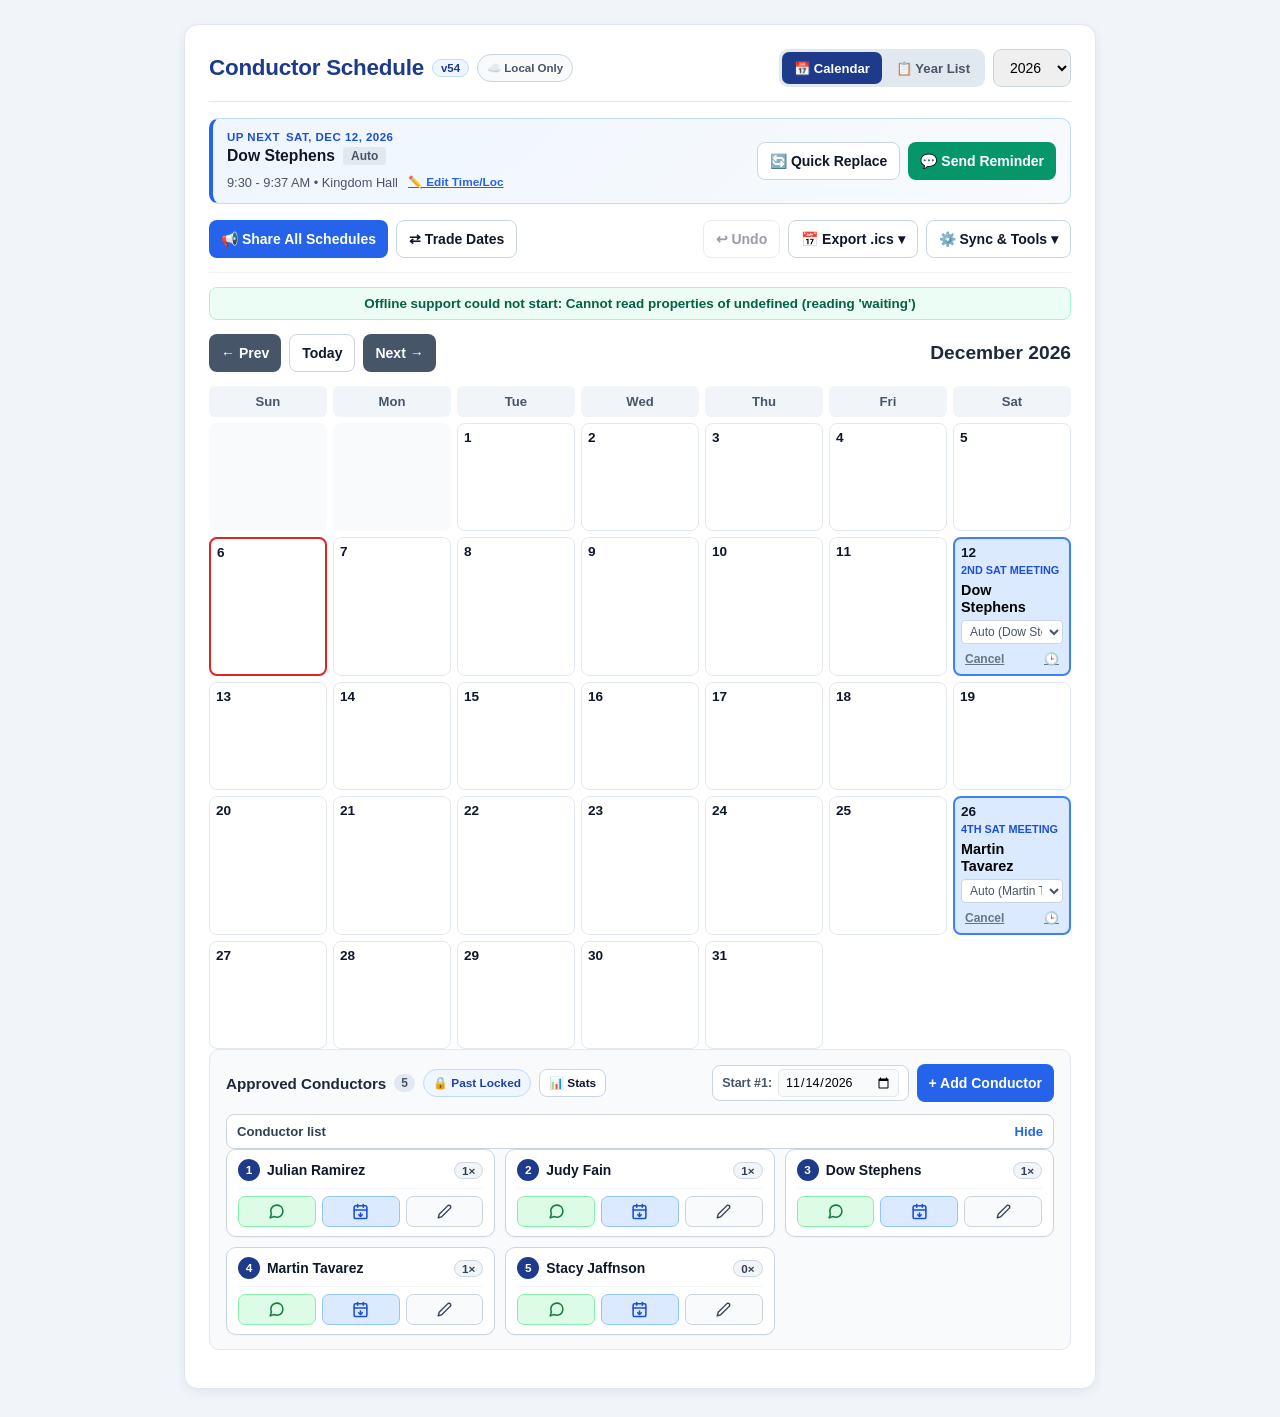
==== commit f370b7c4: "Text & email schedule options adjusted" ====
--- a/index.html
+++ b/index.html
@@ -21,7 +21,7 @@
   <header>
     <div class="title-group">
       <h1>Conductor Schedule</h1>
-      <span id="appVersionBadge" class="version-badge">v53</span>
+      <span id="appVersionBadge" class="version-badge">v54</span>
       <button type="button" id="cloudSyncPill" class="sync-pill" onclick="openCloudSyncModal()" title="Configure or check GitHub Gist Cloud Sync" aria-haspopup="dialog" aria-controls="cloudSyncModal">☁️ Local Only</button>
     </div>
     <div class="controls-group">
@@ -513,6 +513,7 @@
           <button type="button" class="outline" style="min-height: 30px; padding: 2px 10px; font-size: 0.78rem;" onclick="stepQueue(1)">Next ▶</button>
         </div>
       </div>
+      <p id="queueActionHint" class="placeholder-hint" style="display: none;">After sending, return here, mark it sent if appropriate, then tap Next.</p>
     </div>
 
     <div class="modal-field">
@@ -563,7 +564,7 @@
 
     <div class="modal-actions">
       <button type="button" class="outline" onclick="closeShareModal()">← Back</button>
-      <button type="button" id="btnMarkReminderSent" class="outline" style="display: none;" onclick="manualMarkReminderSent()">✓ Tag Sent Today</button>
+      <button type="button" id="btnMarkReminderSent" class="outline" style="display: none;" onclick="manualMarkReminderSent()">✓ Mark Sent</button>
       <button type="button" class="outline" onclick="copyModalMessage()">📋 Copy</button>
       <button type="button" id="btnActionSms" class="secondary" onclick="smsModalMessage()">💬 Open in Messages</button>
       <button type="button" id="btnActionEmail" class="secondary" style="display: none;" onclick="emailModalMessage()">✉️ Open in Email</button>
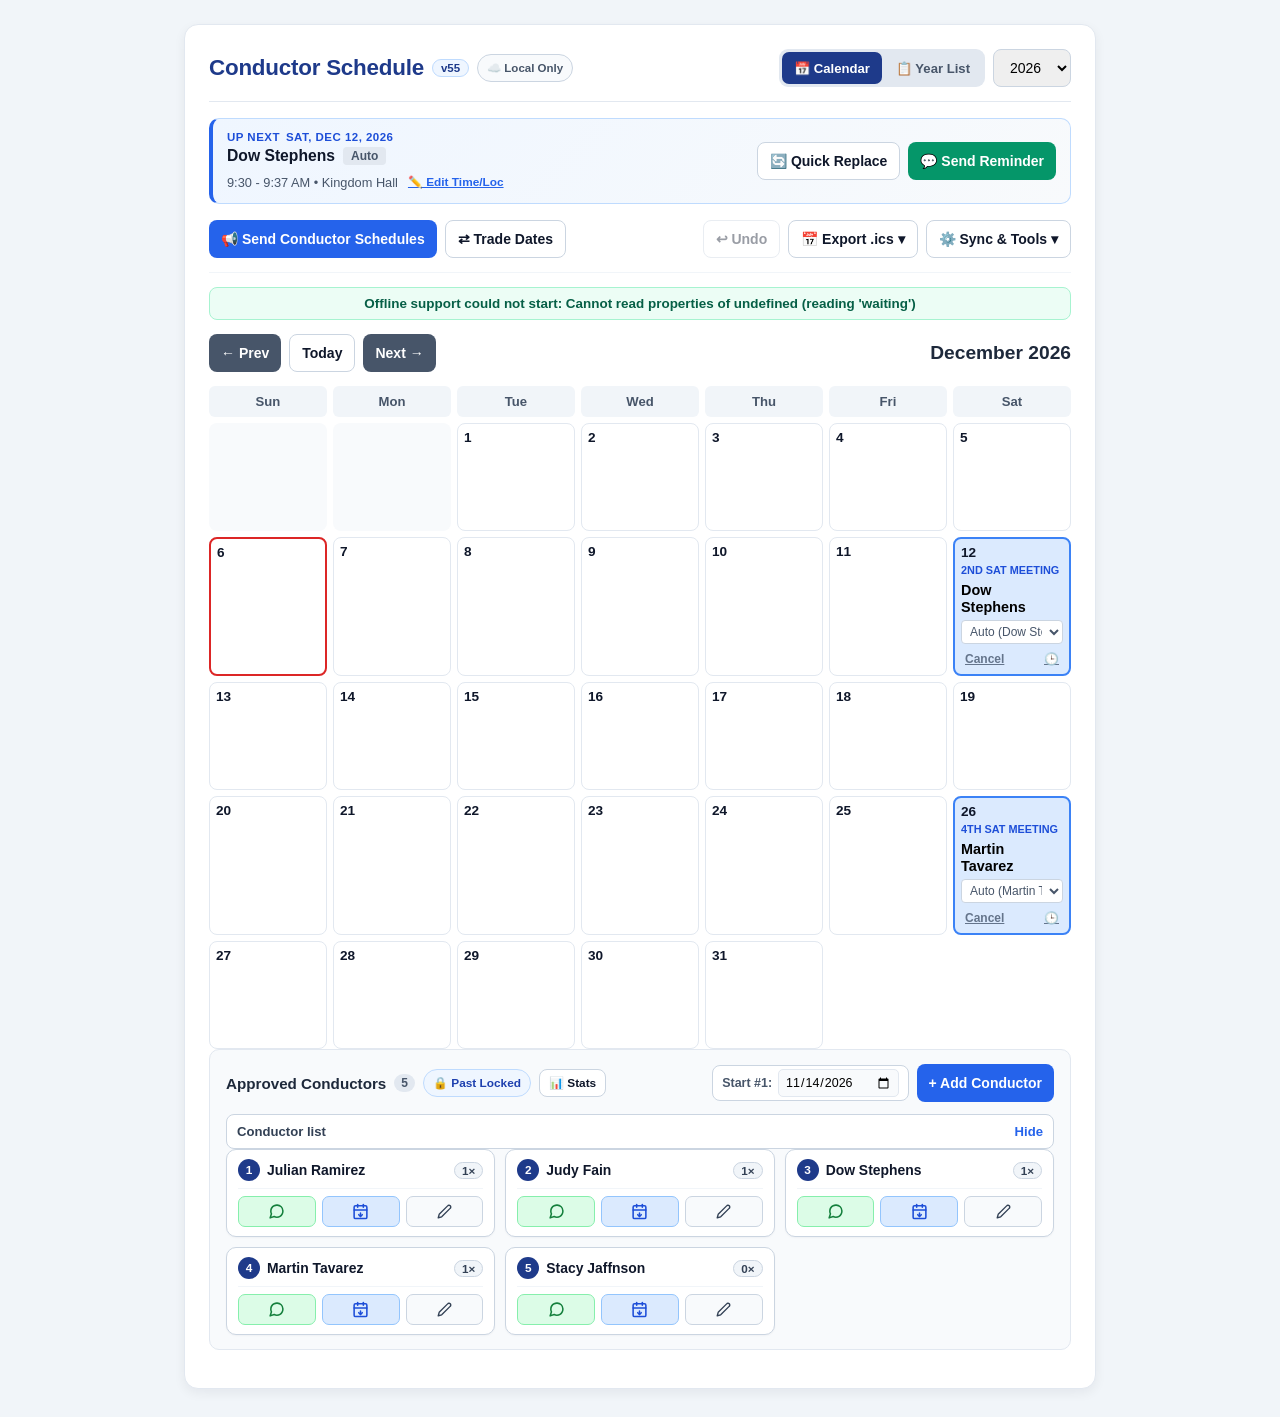
==== commit 383fbc7e: "More text/email options adjustments Also changes button title tp Send Conductor Schedules" ====
--- a/index.html
+++ b/index.html
@@ -21,7 +21,7 @@
   <header>
     <div class="title-group">
       <h1>Conductor Schedule</h1>
-      <span id="appVersionBadge" class="version-badge">v54</span>
+      <span id="appVersionBadge" class="version-badge">v55</span>
       <button type="button" id="cloudSyncPill" class="sync-pill" onclick="openCloudSyncModal()" title="Configure or check GitHub Gist Cloud Sync" aria-haspopup="dialog" aria-controls="cloudSyncModal">☁️ Local Only</button>
     </div>
     <div class="controls-group">
@@ -72,7 +72,7 @@
     <!-- ORGANIZED ACTION TOOLBAR -->
     <div class="toolbar">
       <div class="toolbar-left">
-        <button type="button" class="accent" onclick="openShareModal('all', null, 'text')">📢 Share All Schedules</button>
+        <button type="button" class="accent" onclick="openShareModal('all', null, 'text')">📢 Send Conductor Schedules</button>
         <button type="button" class="outline" onclick="openTradeModal()">⇄ Trade Dates</button>
       </div>
 
@@ -567,7 +567,7 @@
       <button type="button" id="btnMarkReminderSent" class="outline" style="display: none;" onclick="manualMarkReminderSent()">✓ Mark Sent</button>
       <button type="button" class="outline" onclick="copyModalMessage()">📋 Copy</button>
       <button type="button" id="btnActionSms" class="secondary" onclick="smsModalMessage()">💬 Open in Messages</button>
-      <button type="button" id="btnActionEmail" class="secondary" style="display: none;" onclick="emailModalMessage()">✉️ Open in Email</button>
+      <button type="button" id="btnActionEmail" class="secondary" style="display: none;" onclick="emailModalMessage()">✉️ Open in Gmail</button>
       <button type="button" class="success" onclick="shareModalMessage()">📤 Share Sheet</button>
     </div>
   </div>
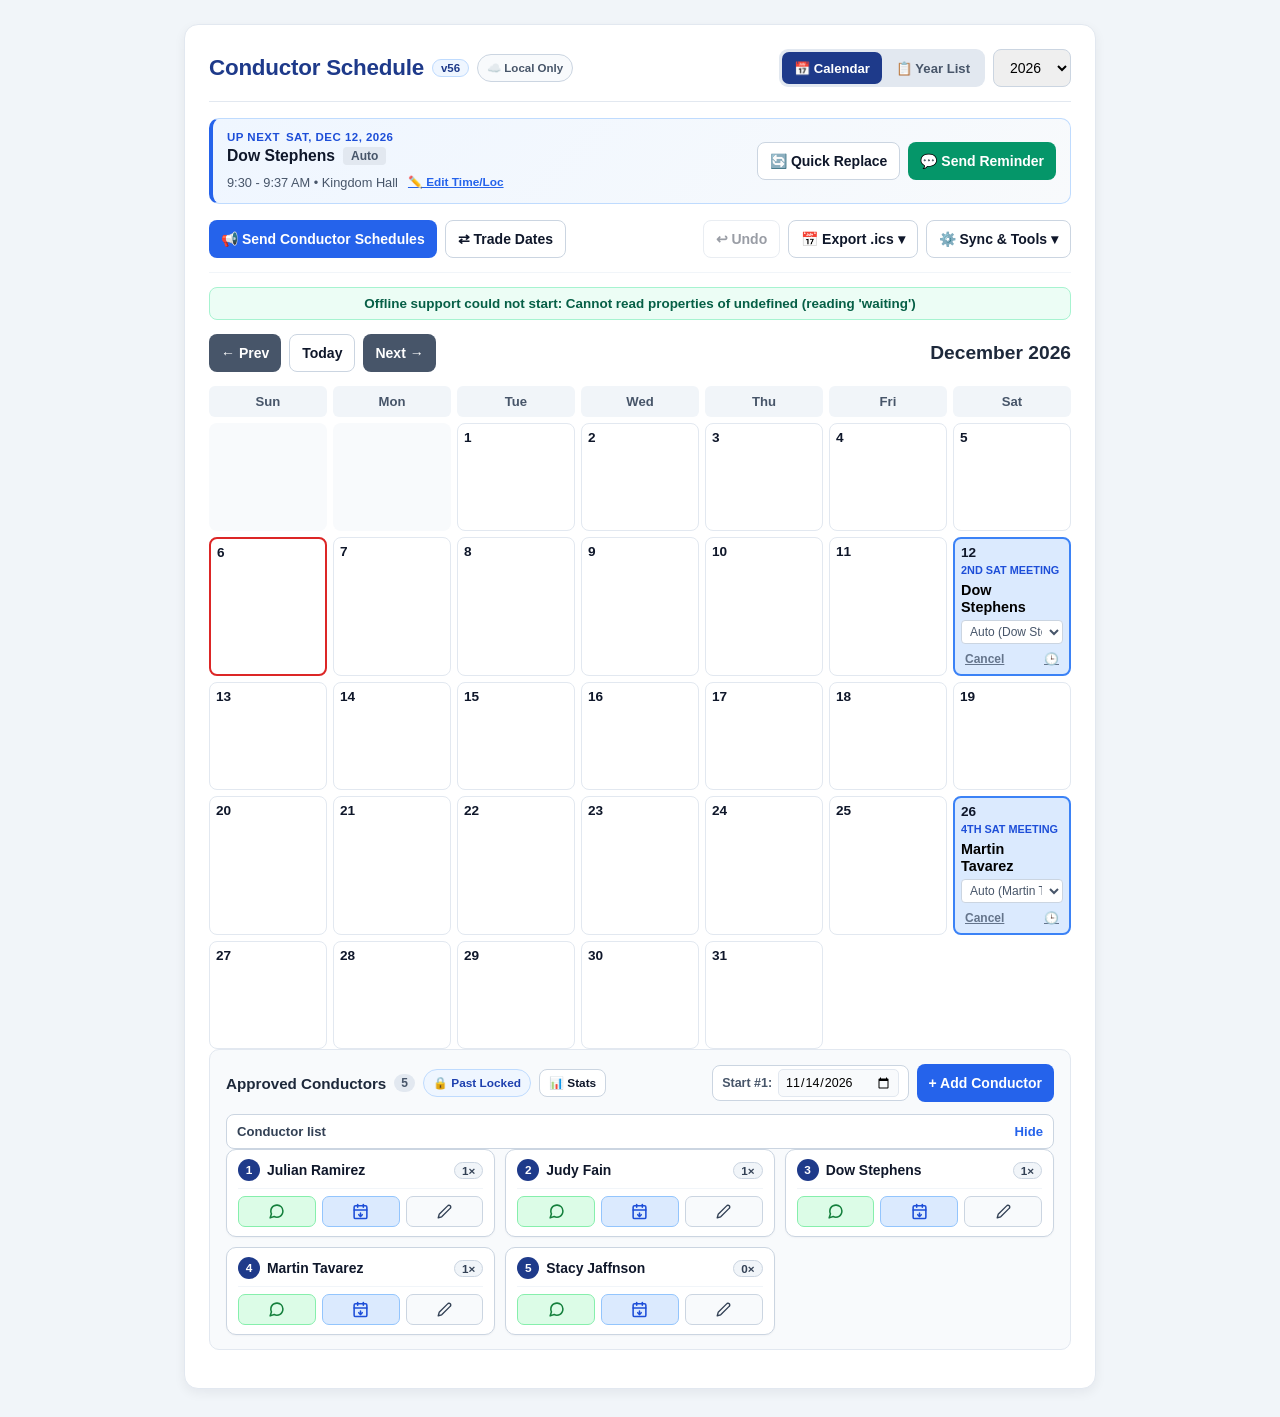
==== commit 7b5d34d7: "Repaired group text issues" ====
--- a/index.html
+++ b/index.html
@@ -21,7 +21,7 @@
   <header>
     <div class="title-group">
       <h1>Conductor Schedule</h1>
-      <span id="appVersionBadge" class="version-badge">v55</span>
+      <span id="appVersionBadge" class="version-badge">v56</span>
       <button type="button" id="cloudSyncPill" class="sync-pill" onclick="openCloudSyncModal()" title="Configure or check GitHub Gist Cloud Sync" aria-haspopup="dialog" aria-controls="cloudSyncModal">☁️ Local Only</button>
     </div>
     <div class="controls-group">
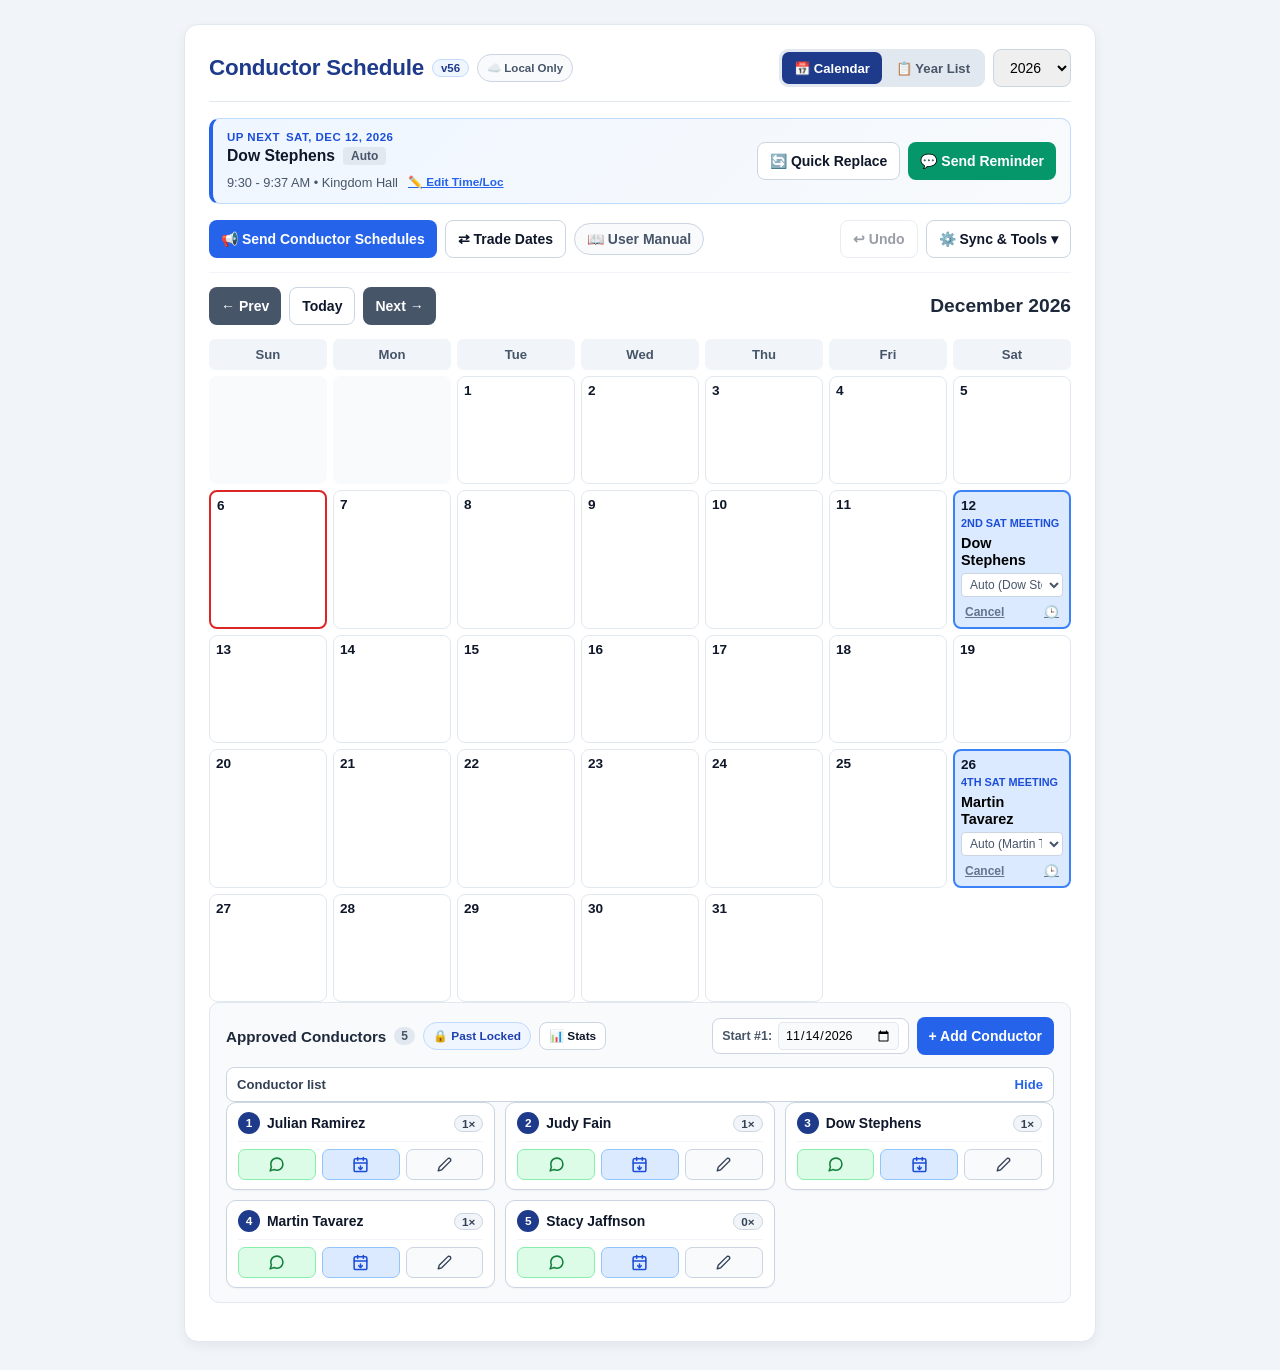
==== commit 608de0f7: "Touched up home screen." ====
--- a/index.html
+++ b/index.html
@@ -74,23 +74,11 @@
       <div class="toolbar-left">
         <button type="button" class="accent" onclick="openShareModal('all', null, 'text')">📢 Send Conductor Schedules</button>
         <button type="button" class="outline" onclick="openTradeModal()">⇄ Trade Dates</button>
+        <button type="button" class="manual-pill-btn" onclick="openUserManual()">📖 User Manual</button>
       </div>
 
       <div class="toolbar-right">
         <button type="button" id="btnUndo" class="outline" onclick="undoLastChange()" disabled title="Undo last schedule change">↩ Undo</button>
-
-        <!-- EXPORT CALENDAR DROPDOWN -->
-        <div class="dropdown">
-          <button type="button" class="outline" onclick="toggleDropdown('exportMenu', event)">📅 Export .ics ▾</button>
-          <div id="exportMenu" class="dropdown-menu">
-            <div class="dropdown-header">
-              <span>Export Calendar</span>
-              <button type="button" class="dropdown-close-btn" onclick="closeAllDropdowns()">✕ Close</button>
-            </div>
-            <button type="button" class="dropdown-item" onclick="closeAllDropdowns(); exportMonthICS()">🗓️ Current Month (.ics)</button>
-            <button type="button" class="dropdown-item" onclick="closeAllDropdowns(); exportMasterICS()">📅 Full Selected Year (.ics)</button>
-          </div>
-        </div>
 
         <!-- SYNC & TOOLS DROPDOWN -->
         <div class="dropdown">
@@ -102,7 +90,9 @@
             </div>
             <button type="button" class="dropdown-item" onclick="closeAllDropdowns(); openTimeLocModal()">🕒 Time &amp; Location</button>
             <button type="button" class="dropdown-item" onclick="closeAllDropdowns(); openPrintModal()">🖨️ Print / Save PDF</button>
-            <button type="button" class="dropdown-item" onclick="closeAllDropdowns(); openUserManual()">📖 User Manual</button>
+            <div class="dropdown-divider"></div>
+            <button type="button" class="dropdown-item" onclick="closeAllDropdowns(); exportMonthICS()">📅 Export Current Month (.ics)</button>
+            <button type="button" class="dropdown-item" onclick="closeAllDropdowns(); exportMasterICS()">📅 Export Full Selected Year (.ics)</button>
             <div class="dropdown-divider"></div>
             <button type="button" class="dropdown-item" onclick="closeAllDropdowns(); openCloudSyncModal()">☁️ Cloud Sync (GitHub Gist)</button>
             <div class="dropdown-divider"></div>
--- a/styles.css
+++ b/styles.css
@@ -178,6 +178,17 @@
     button.outline:hover { background: #f8fafc; }
     button.active { background-color: var(--primary); color: white; border-color: var(--primary); }
 
+    .manual-pill-btn {
+      min-height: 32px;
+      padding: 4px 12px;
+      border-radius: 999px;
+      background: #f8fafc;
+      color: #475569;
+      border: 1px solid #cbd5e1;
+    }
+
+    .manual-pill-btn:hover { background: #eef2ff; color: #3730a3; }
+
     .view-toggle {
       display: flex;
       background: #e2e8f0;
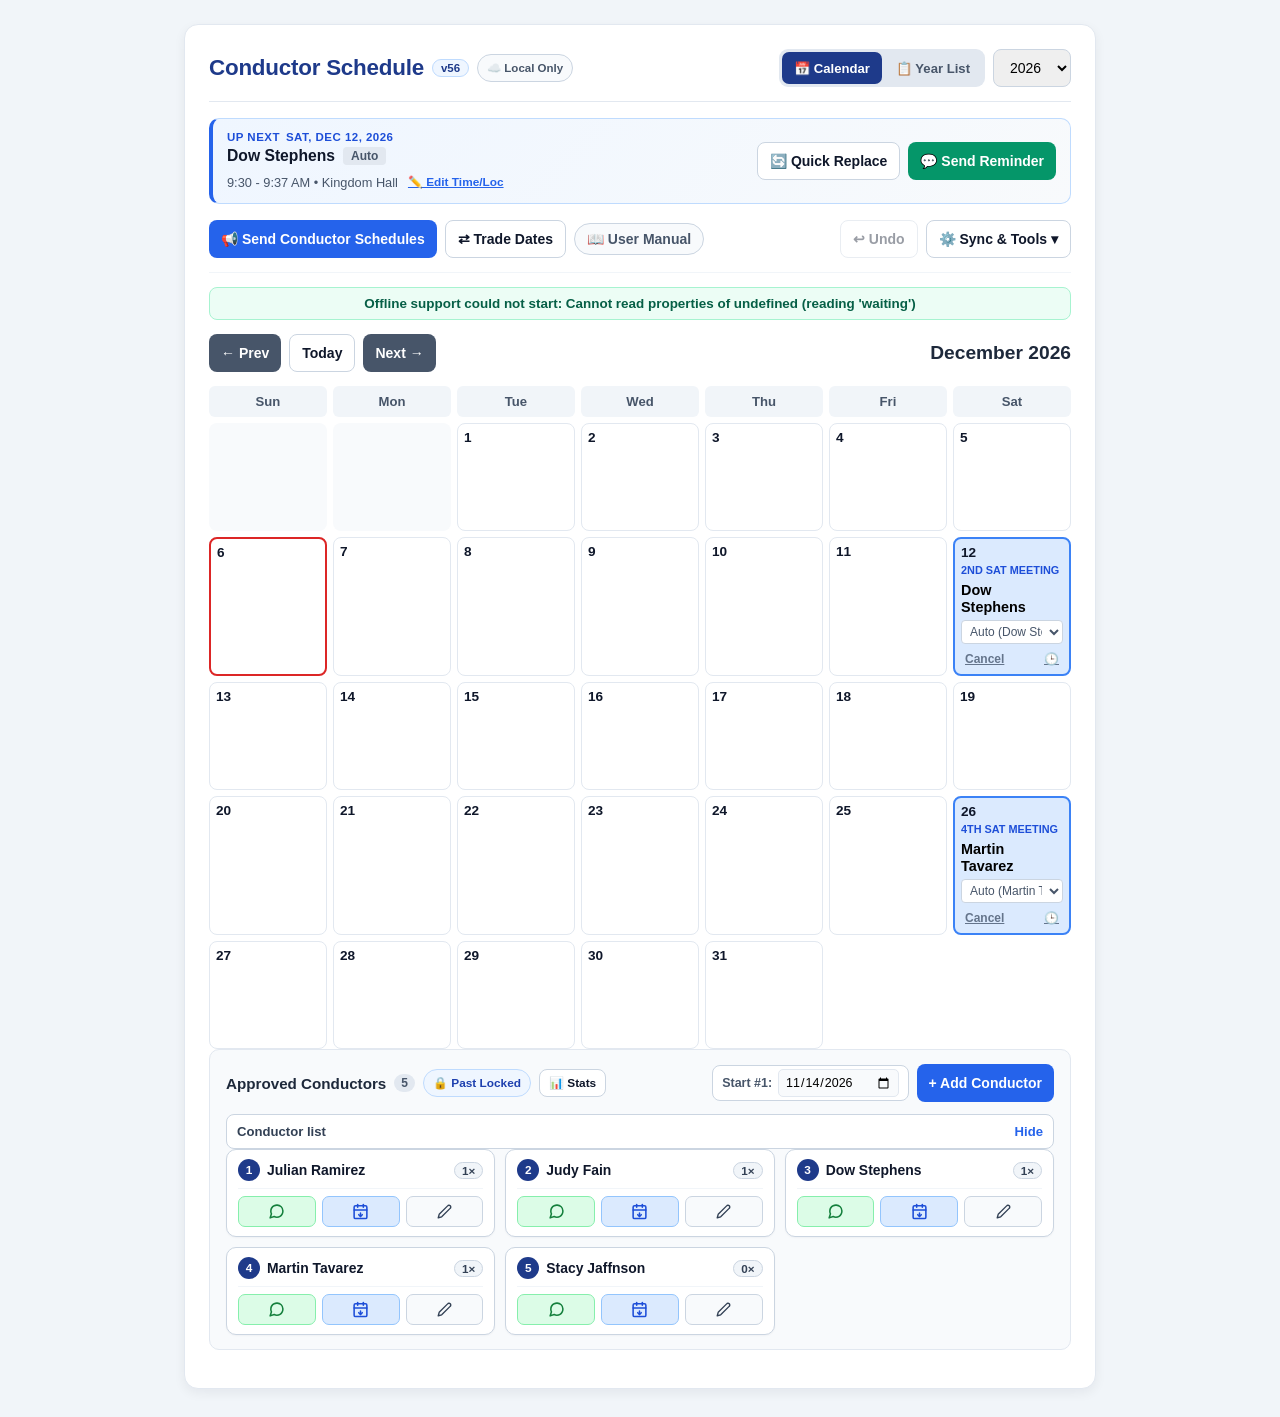
==== commit 4c583053: "Added options for .ics exports." ====
--- a/index.html
+++ b/index.html
@@ -91,8 +91,10 @@
             <button type="button" class="dropdown-item" onclick="closeAllDropdowns(); openTimeLocModal()">🕒 Time &amp; Location</button>
             <button type="button" class="dropdown-item" onclick="closeAllDropdowns(); openPrintModal()">🖨️ Print / Save PDF</button>
             <div class="dropdown-divider"></div>
-            <button type="button" class="dropdown-item" onclick="closeAllDropdowns(); exportMonthICS()">📅 Export Current Month (.ics)</button>
-            <button type="button" class="dropdown-item" onclick="closeAllDropdowns(); exportMasterICS()">📅 Export Full Selected Year (.ics)</button>
+            <button type="button" class="dropdown-item" onclick="closeAllDropdowns(); exportICSRange(1)">📅 Export Current Month (.ics)</button>
+            <button type="button" class="dropdown-item" onclick="closeAllDropdowns(); exportICSRange(3)">📅 Export 3 Months (.ics)</button>
+            <button type="button" class="dropdown-item" onclick="closeAllDropdowns(); exportICSRange(6)">📅 Export 6 Months (.ics)</button>
+            <button type="button" class="dropdown-item" onclick="closeAllDropdowns(); exportICSRange(12)">📅 Export 12 Months (.ics)</button>
             <div class="dropdown-divider"></div>
             <button type="button" class="dropdown-item" onclick="closeAllDropdowns(); openCloudSyncModal()">☁️ Cloud Sync (GitHub Gist)</button>
             <div class="dropdown-divider"></div>
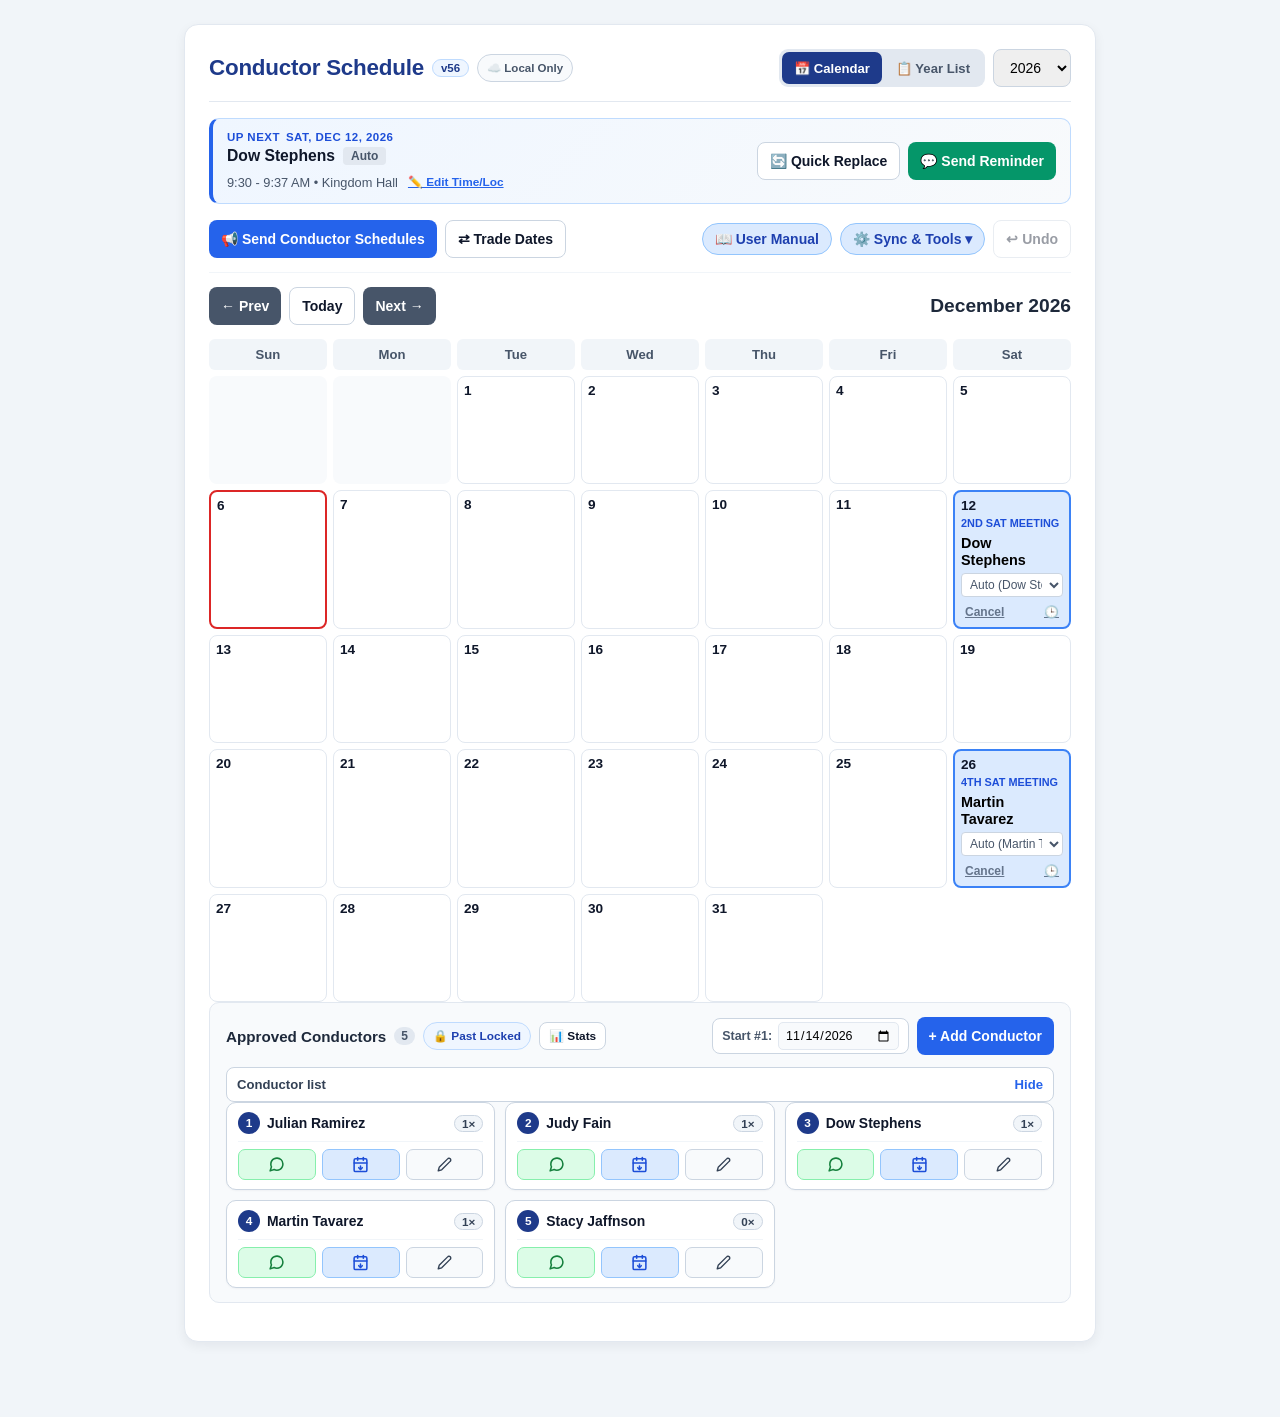
==== commit 38a37da9: "Home screen buttons modified." ====
--- a/index.html
+++ b/index.html
@@ -74,15 +74,14 @@
       <div class="toolbar-left">
         <button type="button" class="accent" onclick="openShareModal('all', null, 'text')">📢 Send Conductor Schedules</button>
         <button type="button" class="outline" onclick="openTradeModal()">⇄ Trade Dates</button>
+      </div>
+
+      <div class="toolbar-right">
         <button type="button" class="manual-pill-btn" onclick="openUserManual()">📖 User Manual</button>
-      </div>
-
-      <div class="toolbar-right">
-        <button type="button" id="btnUndo" class="outline" onclick="undoLastChange()" disabled title="Undo last schedule change">↩ Undo</button>
 
         <!-- SYNC & TOOLS DROPDOWN -->
         <div class="dropdown">
-          <button type="button" class="outline" onclick="toggleDropdown('toolsMenu', event)">⚙️ Sync &amp; Tools ▾</button>
+          <button type="button" class="light-blue-pill-btn" onclick="toggleDropdown('toolsMenu', event)">⚙️ Sync &amp; Tools ▾</button>
           <div id="toolsMenu" class="dropdown-menu">
             <div class="dropdown-header">
               <span>Sync &amp; Tools</span>
@@ -95,6 +94,7 @@
             <button type="button" class="dropdown-item" onclick="closeAllDropdowns(); exportICSRange(3)">📅 Export 3 Months (.ics)</button>
             <button type="button" class="dropdown-item" onclick="closeAllDropdowns(); exportICSRange(6)">📅 Export 6 Months (.ics)</button>
             <button type="button" class="dropdown-item" onclick="closeAllDropdowns(); exportICSRange(12)">📅 Export 12 Months (.ics)</button>
+            <button type="button" class="dropdown-item" onclick="closeAllDropdowns(); exportAllConductorICS()">📅 Export Individual Conductors (.ics)</button>
             <div class="dropdown-divider"></div>
             <button type="button" class="dropdown-item" onclick="closeAllDropdowns(); openCloudSyncModal()">☁️ Cloud Sync (GitHub Gist)</button>
             <div class="dropdown-divider"></div>
@@ -104,6 +104,7 @@
             <button type="button" class="dropdown-item" onclick="closeAllDropdowns(); forceAppUpdate()">🔄 Check for App Update</button>
           </div>
         </div>
+        <button type="button" id="btnUndo" class="outline" onclick="undoLastChange()" disabled title="Undo last schedule change">↩ Undo</button>
         <input type="file" id="importFileInput" accept=".json" style="display: none;" onchange="importJSONBackup(event)">
       </div>
     </div>
--- a/styles.css
+++ b/styles.css
@@ -182,12 +182,25 @@
       min-height: 32px;
       padding: 4px 12px;
       border-radius: 999px;
-      background: #f8fafc;
-      color: #475569;
-      border: 1px solid #cbd5e1;
-    }
-
-    .manual-pill-btn:hover { background: #eef2ff; color: #3730a3; }
+      background: #dbeafe;
+      color: #1e40af;
+      border: 1px solid #93c5fd;
+      font-weight: 700;
+    }
+
+    .manual-pill-btn:hover { background: #bfdbfe; color: #1e3a8a; }
+
+    .light-blue-pill-btn {
+      min-height: 32px;
+      padding: 4px 12px;
+      border-radius: 999px;
+      background: #dbeafe;
+      color: #1e40af;
+      border: 1px solid #93c5fd;
+      font-weight: 700;
+    }
+
+    .light-blue-pill-btn:hover { background: #bfdbfe; color: #1e3a8a; opacity: 1; }
 
     .view-toggle {
       display: flex;
